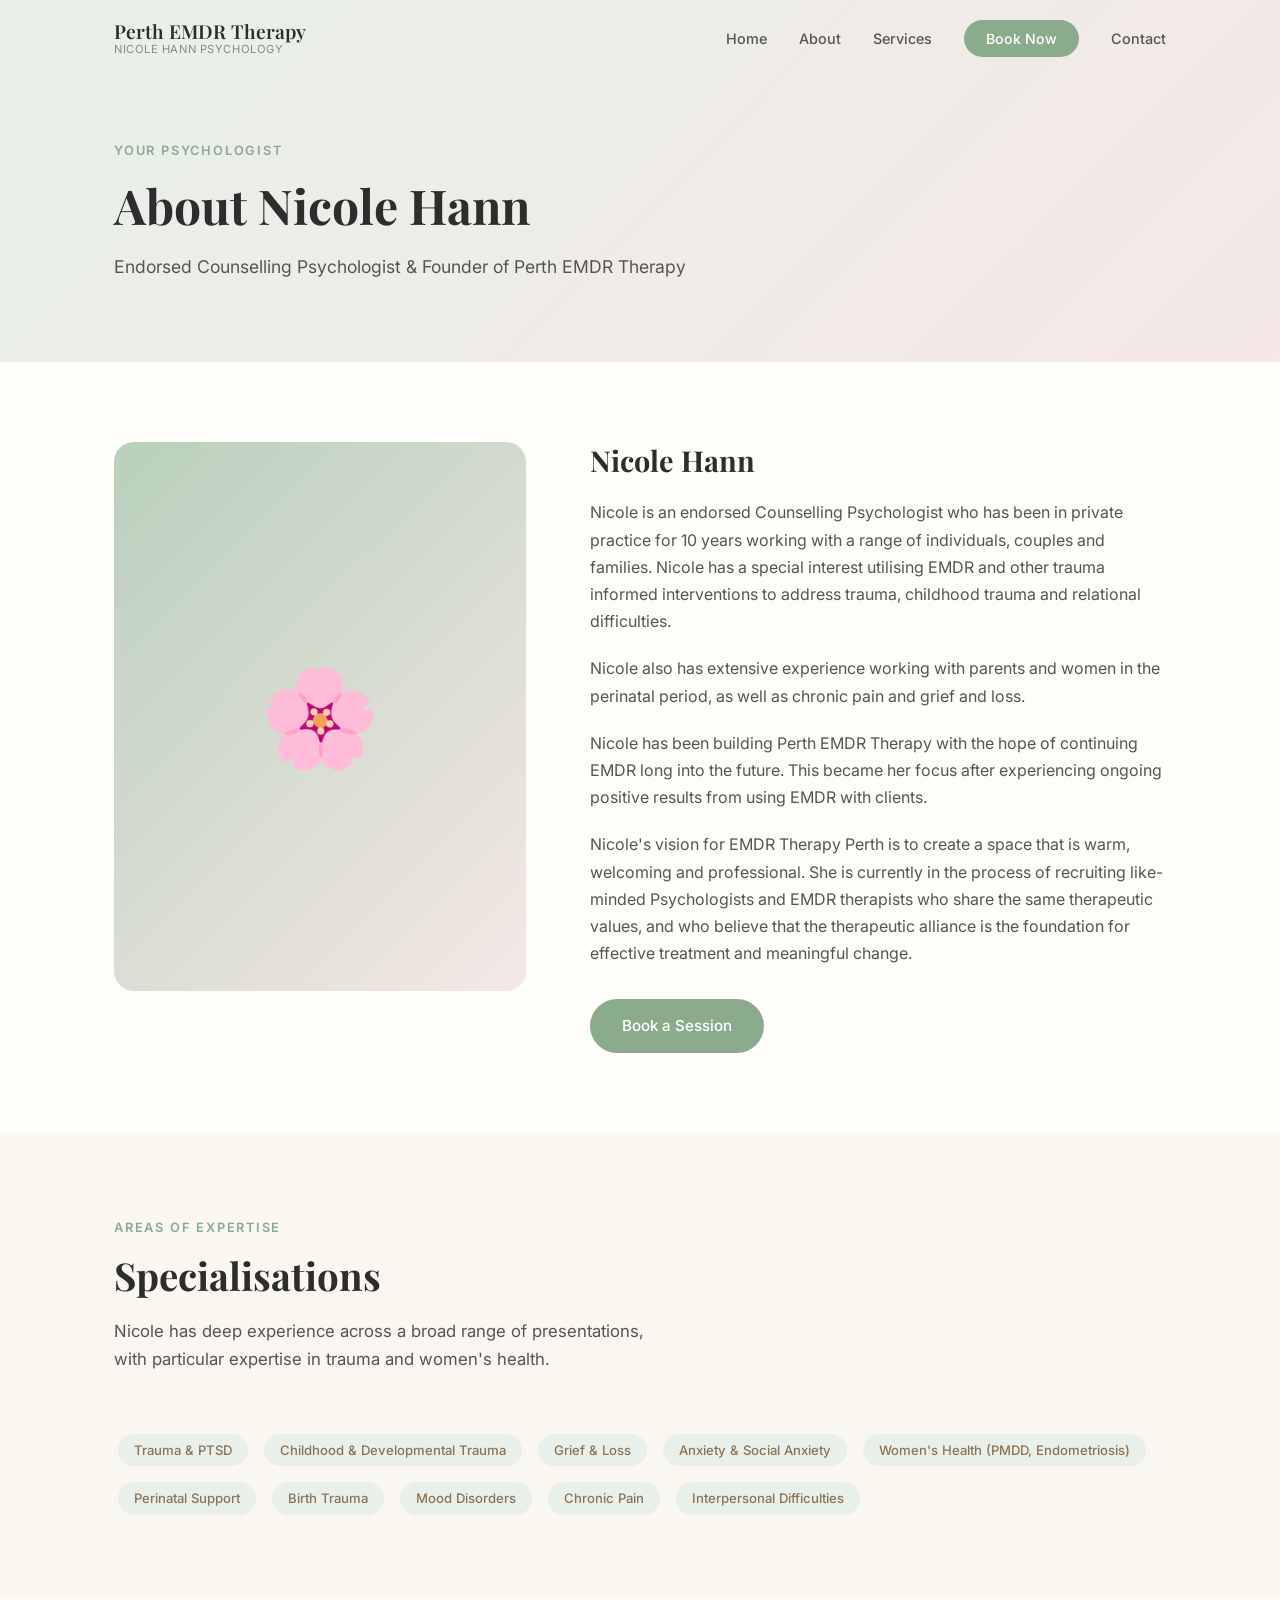
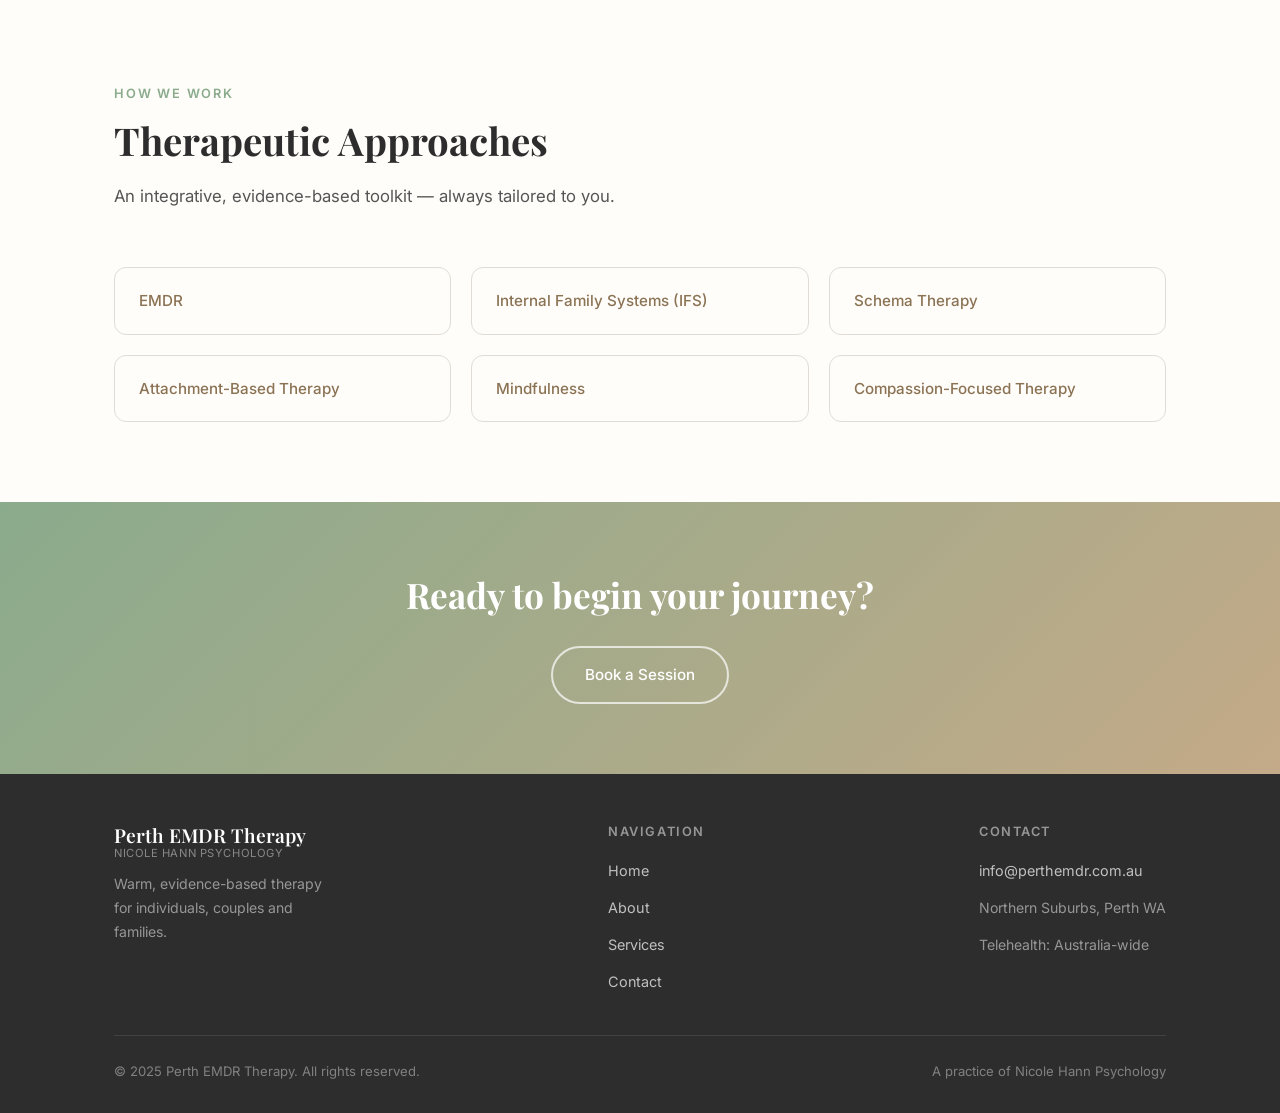
==== about.html @ 362a0a56 "feat: initial build — Perth EMDR Therapy site" ====
<!DOCTYPE html>
<html lang="en">
<head>
  <meta charset="UTF-8" />
  <meta name="viewport" content="width=device-width, initial-scale=1.0" />
  <title>About Nicole Hann — Perth EMDR Therapy</title>
  <meta name="description" content="Learn about Nicole Hann, endorsed Counselling Psychologist and founder of Perth EMDR Therapy. Specialist in EMDR and trauma-informed care." />
  <link rel="preconnect" href="https://fonts.googleapis.com" />
  <link rel="preconnect" href="https://fonts.gstatic.com" crossorigin />
  <link href="https://fonts.googleapis.com/css2?family=Playfair+Display:ital,wght@0,400;0,600;0,700;1,400&family=Inter:wght@300;400;500;600&display=swap" rel="stylesheet" />
  <link rel="stylesheet" href="css/style.css" />
</head>
<body>

<!-- ========== NAV ========== -->
<nav class="nav">
  <div class="container nav-inner">
    <a href="index.html" class="nav-logo">
      Perth EMDR Therapy
      <span>Nicole Hann Psychology</span>
    </a>
    <ul class="nav-links">
      <li><a href="index.html">Home</a></li>
      <li><a href="about.html">About</a></li>
      <li><a href="services.html">Services</a></li>
      <li><a href="contact.html" class="btn-nav">Book Now</a></li>
      <li><a href="contact.html">Contact</a></li>
    </ul>
    <button class="hamburger" aria-label="Menu">
      <span></span><span></span><span></span>
    </button>
  </div>
</nav>
<div class="mobile-menu">
  <a href="index.html">Home</a>
  <a href="about.html">About</a>
  <a href="services.html">Services</a>
  <a href="contact.html">Contact</a>
  <a href="contact.html" class="btn-mobile">Book Now</a>
</div>

<!-- ========== PAGE HERO ========== -->
<section class="page-hero">
  <div class="container">
    <span class="eyebrow" style="color:var(--sage);font-size:.8rem;font-weight:600;letter-spacing:.14em;text-transform:uppercase;display:block;margin-bottom:12px;">Your Psychologist</span>
    <h1>About Nicole Hann</h1>
    <p>Endorsed Counselling Psychologist &amp; Founder of Perth EMDR Therapy</p>
  </div>
</section>

<!-- ========== BIO ========== -->
<section class="section">
  <div class="container">
    <div class="bio-grid">
      <div class="bio-image-wrap reveal">🌸</div>
      <div class="bio-text reveal">
        <h2>Nicole Hann</h2>
        <p>Nicole is an endorsed Counselling Psychologist who has been in private practice for 10 years working with a range of individuals, couples and families. Nicole has a special interest utilising EMDR and other trauma informed interventions to address trauma, childhood trauma and relational difficulties.</p>
        <p>Nicole also has extensive experience working with parents and women in the perinatal period, as well as chronic pain and grief and loss.</p>
        <p>Nicole has been building Perth EMDR Therapy with the hope of continuing EMDR long into the future. This became her focus after experiencing ongoing positive results from using EMDR with clients.</p>
        <p>Nicole's vision for EMDR Therapy Perth is to create a space that is warm, welcoming and professional. She is currently in the process of recruiting like-minded Psychologists and EMDR therapists who share the same therapeutic values, and who believe that the therapeutic alliance is the foundation for effective treatment and meaningful change.</p>
        <a href="contact.html" class="btn btn-primary" style="margin-top:12px">Book a Session</a>
      </div>
    </div>
  </div>
</section>

<!-- ========== SPECIALISATIONS ========== -->
<section class="section specialisations">
  <div class="container">
    <div class="section-header reveal">
      <span class="eyebrow">Areas of Expertise</span>
      <h2>Specialisations</h2>
      <p>Nicole has deep experience across a broad range of presentations, with particular expertise in trauma and women's health.</p>
    </div>
    <div class="tags-list reveal">
      <span class="tag">Trauma &amp; PTSD</span>
      <span class="tag">Childhood &amp; Developmental Trauma</span>
      <span class="tag">Grief &amp; Loss</span>
      <span class="tag">Anxiety &amp; Social Anxiety</span>
      <span class="tag">Women's Health (PMDD, Endometriosis)</span>
      <span class="tag">Perinatal Support</span>
      <span class="tag">Birth Trauma</span>
      <span class="tag">Mood Disorders</span>
      <span class="tag">Chronic Pain</span>
      <span class="tag">Interpersonal Difficulties</span>
    </div>
  </div>
</section>

<!-- ========== THERAPEUTIC APPROACHES ========== -->
<section class="section">
  <div class="container">
    <div class="section-header reveal">
      <span class="eyebrow">How We Work</span>
      <h2>Therapeutic Approaches</h2>
      <p>An integrative, evidence-based toolkit — always tailored to you.</p>
    </div>
    <div class="approaches-grid reveal">
      <div class="approach-item">EMDR</div>
      <div class="approach-item">Internal Family Systems (IFS)</div>
      <div class="approach-item">Schema Therapy</div>
      <div class="approach-item">Attachment-Based Therapy</div>
      <div class="approach-item">Mindfulness</div>
      <div class="approach-item">Compassion-Focused Therapy</div>
    </div>
  </div>
</section>

<!-- ========== CTA BANNER ========== -->
<section class="cta-banner reveal">
  <div class="container">
    <h2>Ready to begin your journey?</h2>
    <a href="contact.html" class="btn btn-outline-white">Book a Session</a>
  </div>
</section>

<!-- ========== FOOTER ========== -->
<footer class="footer">
  <div class="container">
    <div class="footer-inner">
      <div class="footer-brand">
        <div class="nav-logo">Perth EMDR Therapy<span>Nicole Hann Psychology</span></div>
        <p>Warm, evidence-based therapy for individuals, couples and families.</p>
      </div>
      <div class="footer-links">
        <h4>Navigation</h4>
        <ul>
          <li><a href="index.html">Home</a></li>
          <li><a href="about.html">About</a></li>
          <li><a href="services.html">Services</a></li>
          <li><a href="contact.html">Contact</a></li>
        </ul>
      </div>
      <div class="footer-links">
        <h4>Contact</h4>
        <ul>
          <li><a href="mailto:info@perthemdr.com.au">info@perthemdr.com.au</a></li>
          <li><span style="color:rgba(255,255,255,0.5);font-size:.88rem">Northern Suburbs, Perth WA</span></li>
          <li><span style="color:rgba(255,255,255,0.5);font-size:.88rem">Telehealth: Australia-wide</span></li>
        </ul>
      </div>
    </div>
    <div class="footer-bottom">
      <span>© 2025 Perth EMDR Therapy. All rights reserved.</span>
      <span>A practice of Nicole Hann Psychology</span>
    </div>
  </div>
</footer>

<script src="js/main.js"></script>
</body>
</html>
---- css/style.css ----
/* ===================================
   Perth EMDR Therapy — Global Styles
   =================================== */

@import url('https://fonts.googleapis.com/css2?family=Playfair+Display:ital,wght@0,400;0,600;0,700;1,400&family=Inter:wght@300;400;500;600&display=swap');

/* --- Reset & Base --- */
*, *::before, *::after { box-sizing: border-box; margin: 0; padding: 0; }

:root {
  --sage: #8aab8c;
  --sage-light: #b8d0ba;
  --sage-pale: #e8f0e9;
  --cream: #faf6f0;
  --warm-white: #fffdf9;
  --rose: #d4a5a0;
  --rose-pale: #f5e8e6;
  --earth: #8b7355;
  --earth-light: #c4aa88;
  --text-dark: #2d2d2d;
  --text-mid: #555;
  --text-light: #888;
  --border: #e0dbd5;
  --shadow: rgba(0,0,0,0.08);
  --shadow-hover: rgba(0,0,0,0.14);
}

html { scroll-behavior: smooth; }

body {
  font-family: 'Inter', sans-serif;
  font-size: 16px;
  line-height: 1.7;
  color: var(--text-dark);
  background: var(--warm-white);
  opacity: 0;
  animation: fadeInPage 0.6s ease forwards;
}

@keyframes fadeInPage {
  to { opacity: 1; }
}

h1, h2, h3, h4 {
  font-family: 'Playfair Display', serif;
  line-height: 1.3;
  color: var(--text-dark);
}

a { text-decoration: none; color: inherit; }

img { max-width: 100%; display: block; }

/* --- Utilities --- */
.container {
  max-width: 1100px;
  margin: 0 auto;
  padding: 0 24px;
}

.section { padding: 80px 0; }
.section-sm { padding: 50px 0; }

.text-center { text-align: center; }
.text-sage { color: var(--sage); }
.text-earth { color: var(--earth); }

.tag {
  display: inline-block;
  background: var(--sage-pale);
  color: var(--earth);
  border-radius: 20px;
  padding: 5px 16px;
  font-size: 0.82rem;
  font-weight: 500;
  margin: 4px;
}

/* --- Scroll Reveal --- */
.reveal {
  opacity: 0;
  transform: translateY(28px);
  transition: opacity 0.65s ease, transform 0.65s ease;
}
.reveal.visible {
  opacity: 1;
  transform: translateY(0);
}

/* ===================================
   Navigation
   =================================== */
.nav {
  position: fixed;
  top: 0; left: 0; right: 0;
  z-index: 1000;
  padding: 20px 0;
  transition: background 0.35s ease, box-shadow 0.35s ease, padding 0.35s ease;
}
.nav.scrolled {
  background: rgba(255,253,249,0.97);
  box-shadow: 0 2px 20px var(--shadow);
  padding: 12px 0;
  backdrop-filter: blur(8px);
}

.nav-inner {
  display: flex;
  align-items: center;
  justify-content: space-between;
}

.nav-logo {
  font-family: 'Playfair Display', serif;
  font-size: 1.2rem;
  font-weight: 600;
  color: var(--text-dark);
  line-height: 1.2;
}
.nav-logo span {
  display: block;
  font-size: 0.7rem;
  font-family: 'Inter', sans-serif;
  font-weight: 400;
  color: var(--text-light);
  letter-spacing: 0.05em;
  text-transform: uppercase;
}

.nav-links {
  display: flex;
  align-items: center;
  gap: 32px;
  list-style: none;
}
.nav-links a {
  font-size: 0.9rem;
  font-weight: 500;
  color: var(--text-mid);
  transition: color 0.2s;
}
.nav-links a:hover { color: var(--sage); }

.btn-nav {
  background: var(--sage);
  color: #fff !important;
  padding: 10px 22px;
  border-radius: 30px;
  font-size: 0.88rem !important;
  font-weight: 500 !important;
  transition: background 0.2s, transform 0.15s !important;
}
.btn-nav:hover {
  background: var(--earth) !important;
  transform: translateY(-1px);
}

/* Hamburger */
.hamburger {
  display: none;
  flex-direction: column;
  gap: 5px;
  cursor: pointer;
  padding: 4px;
  background: none;
  border: none;
}
.hamburger span {
  display: block;
  width: 24px;
  height: 2px;
  background: var(--text-dark);
  border-radius: 2px;
  transition: transform 0.3s, opacity 0.3s;
}
.hamburger.open span:nth-child(1) { transform: translateY(7px) rotate(45deg); }
.hamburger.open span:nth-child(2) { opacity: 0; }
.hamburger.open span:nth-child(3) { transform: translateY(-7px) rotate(-45deg); }

.mobile-menu {
  display: none;
  position: fixed;
  top: 0; left: 0; right: 0; bottom: 0;
  background: var(--warm-white);
  z-index: 999;
  flex-direction: column;
  align-items: center;
  justify-content: center;
  gap: 40px;
}
.mobile-menu.open { display: flex; }
.mobile-menu a {
  font-family: 'Playfair Display', serif;
  font-size: 1.8rem;
  color: var(--text-dark);
  transition: color 0.2s;
}
.mobile-menu a:hover { color: var(--sage); }
.mobile-menu .btn-mobile {
  background: var(--sage);
  color: #fff;
  padding: 14px 40px;
  border-radius: 30px;
  font-family: 'Inter', sans-serif;
  font-size: 1rem;
  font-weight: 500;
}

/* ===================================
   Buttons
   =================================== */
.btn {
  display: inline-block;
  padding: 14px 32px;
  border-radius: 30px;
  font-size: 0.95rem;
  font-weight: 500;
  cursor: pointer;
  transition: transform 0.15s ease, box-shadow 0.15s ease, background 0.2s ease;
}
.btn:hover { transform: translateY(-2px); box-shadow: 0 6px 20px var(--shadow-hover); }

.btn-primary {
  background: var(--sage);
  color: #fff;
}
.btn-primary:hover { background: #7a9b7c; }

.btn-secondary {
  background: transparent;
  color: var(--sage);
  border: 2px solid var(--sage);
}
.btn-secondary:hover { background: var(--sage); color: #fff; }

.btn-outline-white {
  background: transparent;
  color: #fff;
  border: 2px solid rgba(255,255,255,0.7);
}
.btn-outline-white:hover { background: rgba(255,255,255,0.15); }

/* ===================================
   Hero
   =================================== */
.hero {
  position: relative;
  min-height: 100vh;
  display: flex;
  align-items: center;
  overflow: hidden;
}

.hero-gradient {
  position: absolute;
  inset: 0;
  background: linear-gradient(135deg, #c5d8c6, #f5ede3, #e8c8c4, #d4e3d5);
  background-size: 400% 400%;
  animation: gradientShift 20s ease infinite;
  z-index: 0;
}
@keyframes gradientShift {
  0% { background-position: 0% 50%; }
  50% { background-position: 100% 50%; }
  100% { background-position: 0% 50%; }
}

#hero-canvas {
  position: absolute;
  inset: 0;
  z-index: 1;
}

.hero-content {
  position: relative;
  z-index: 2;
  max-width: 680px;
  padding: 120px 24px 80px;
}

.hero-eyebrow {
  display: inline-block;
  background: rgba(255,255,255,0.5);
  color: var(--earth);
  font-size: 0.8rem;
  font-weight: 600;
  letter-spacing: 0.12em;
  text-transform: uppercase;
  padding: 6px 16px;
  border-radius: 20px;
  margin-bottom: 24px;
}

.hero h1 {
  font-size: clamp(2rem, 5vw, 3.2rem);
  font-weight: 700;
  color: var(--text-dark);
  margin-bottom: 20px;
}

.hero p {
  font-size: 1.1rem;
  color: var(--text-mid);
  margin-bottom: 36px;
  max-width: 520px;
}

.hero-buttons { display: flex; gap: 16px; flex-wrap: wrap; }

/* ===================================
   Section Headers
   =================================== */
.section-header {
  margin-bottom: 56px;
}
.section-header .eyebrow {
  display: inline-block;
  color: var(--sage);
  font-size: 0.8rem;
  font-weight: 600;
  letter-spacing: 0.14em;
  text-transform: uppercase;
  margin-bottom: 12px;
}
.section-header h2 {
  font-size: clamp(1.6rem, 3.5vw, 2.4rem);
  margin-bottom: 16px;
}
.section-header p {
  font-size: 1.05rem;
  color: var(--text-mid);
  max-width: 560px;
}
.section-header.centered { text-align: center; }
.section-header.centered p { margin: 0 auto; }

/* ===================================
   Cards
   =================================== */
.cards-grid {
  display: grid;
  gap: 28px;
}
.cards-grid-3 { grid-template-columns: repeat(3, 1fr); }
.cards-grid-2 { grid-template-columns: repeat(2, 1fr); }

.card {
  background: var(--warm-white);
  border: 1px solid var(--border);
  border-radius: 16px;
  padding: 36px 32px;
  transition: transform 0.25s ease, box-shadow 0.25s ease;
}
.card:hover {
  transform: translateY(-6px);
  box-shadow: 0 16px 40px var(--shadow-hover);
}

.card-icon {
  width: 48px;
  height: 48px;
  background: var(--sage-pale);
  border-radius: 12px;
  display: flex;
  align-items: center;
  justify-content: center;
  margin-bottom: 20px;
  font-size: 1.4rem;
}

.card h3 {
  font-size: 1.2rem;
  margin-bottom: 8px;
}

.card .price {
  font-size: 1rem;
  font-weight: 600;
  color: var(--sage);
  margin-bottom: 10px;
}

.card p {
  font-size: 0.93rem;
  color: var(--text-mid);
  margin-bottom: 24px;
}

.card .btn {
  font-size: 0.88rem;
  padding: 10px 24px;
}

/* ===================================
   Why EMDR (Feature Columns)
   =================================== */
.features {
  background: var(--sage-pale);
}

.features-grid {
  display: grid;
  grid-template-columns: repeat(3, 1fr);
  gap: 40px;
}

.feature {
  text-align: center;
}

.feature-icon {
  width: 64px;
  height: 64px;
  background: var(--sage-light);
  border-radius: 50%;
  display: flex;
  align-items: center;
  justify-content: center;
  font-size: 1.6rem;
  margin: 0 auto 20px;
}

.feature h3 {
  font-size: 1.15rem;
  margin-bottom: 10px;
}

.feature p {
  font-size: 0.93rem;
  color: var(--text-mid);
}

/* ===================================
   About Teaser
   =================================== */
.about-teaser {
  display: grid;
  grid-template-columns: 1fr 1fr;
  gap: 64px;
  align-items: center;
}

.about-teaser-image {
  border-radius: 20px;
  overflow: hidden;
  background: linear-gradient(135deg, var(--sage-pale), var(--rose-pale));
  aspect-ratio: 4/5;
  display: flex;
  align-items: center;
  justify-content: center;
  font-size: 5rem;
}

.about-teaser-text .eyebrow {
  color: var(--sage);
  font-size: 0.8rem;
  font-weight: 600;
  letter-spacing: 0.14em;
  text-transform: uppercase;
  display: block;
  margin-bottom: 12px;
}

.about-teaser-text h2 {
  font-size: clamp(1.6rem, 3vw, 2.2rem);
  margin-bottom: 20px;
}

.about-teaser-text p {
  color: var(--text-mid);
  margin-bottom: 28px;
  font-size: 1rem;
}

.read-more {
  color: var(--sage);
  font-weight: 600;
  font-size: 0.95rem;
  display: inline-flex;
  align-items: center;
  gap: 6px;
  transition: gap 0.2s;
}
.read-more:hover { gap: 10px; }

/* ===================================
   CTA Banner
   =================================== */
.cta-banner {
  background: linear-gradient(135deg, var(--sage), var(--earth-light));
  padding: 70px 0;
  text-align: center;
  color: #fff;
}
.cta-banner h2 {
  color: #fff;
  font-size: clamp(1.6rem, 3vw, 2.2rem);
  margin-bottom: 28px;
}

/* ===================================
   About Page
   =================================== */
.page-hero {
  padding: 140px 0 80px;
  background: linear-gradient(135deg, var(--sage-pale) 0%, var(--rose-pale) 100%);
}
.page-hero h1 {
  font-size: clamp(2rem, 4vw, 3rem);
  margin-bottom: 16px;
}
.page-hero p {
  font-size: 1.1rem;
  color: var(--text-mid);
  max-width: 600px;
}

.bio-grid {
  display: grid;
  grid-template-columns: 5fr 7fr;
  gap: 64px;
  align-items: start;
}

.bio-image-wrap {
  border-radius: 20px;
  overflow: hidden;
  background: linear-gradient(135deg, var(--sage-light), var(--rose-pale));
  aspect-ratio: 3/4;
  display: flex;
  align-items: center;
  justify-content: center;
  font-size: 6rem;
  position: sticky;
  top: 100px;
}

.bio-text h2 {
  font-size: 1.8rem;
  margin-bottom: 20px;
}
.bio-text p {
  color: var(--text-mid);
  margin-bottom: 20px;
}

.specialisations {
  background: var(--cream);
}

.tags-list { display: flex; flex-wrap: wrap; gap: 8px; margin-top: 16px; }

.approaches-grid {
  display: grid;
  grid-template-columns: repeat(3, 1fr);
  gap: 20px;
}

.approach-item {
  background: var(--warm-white);
  border: 1px solid var(--border);
  border-radius: 12px;
  padding: 20px 24px;
  font-weight: 500;
  color: var(--earth);
  font-size: 0.95rem;
  transition: background 0.2s, transform 0.2s;
}
.approach-item:hover {
  background: var(--sage-pale);
  transform: translateY(-3px);
}

/* ===================================
   Services Page
   =================================== */
.service-cards {
  display: grid;
  grid-template-columns: 1fr 1fr;
  gap: 32px;
  margin-bottom: 64px;
}

.service-card {
  background: var(--warm-white);
  border: 1px solid var(--border);
  border-radius: 20px;
  padding: 44px 40px;
  transition: transform 0.25s ease, box-shadow 0.25s ease;
}
.service-card:hover {
  transform: translateY(-6px);
  box-shadow: 0 20px 50px var(--shadow-hover);
}
.service-card.featured {
  border-color: var(--sage-light);
  background: linear-gradient(135deg, var(--sage-pale), var(--warm-white));
}

.service-card .icon {
  font-size: 2.4rem;
  margin-bottom: 20px;
}
.service-card h3 {
  font-size: 1.4rem;
  margin-bottom: 8px;
}
.service-card .price {
  font-size: 1.1rem;
  font-weight: 600;
  color: var(--sage);
  margin-bottom: 16px;
}
.service-card p {
  color: var(--text-mid);
  margin-bottom: 10px;
  font-size: 0.95rem;
}
.service-card .note {
  font-size: 0.85rem;
  color: var(--text-light);
  font-style: italic;
  margin-bottom: 28px;
}
.service-card .btn { margin-top: 8px; }

.what-is-emdr {
  background: var(--cream);
}
.what-is-emdr .inner {
  max-width: 780px;
  margin: 0 auto;
  text-align: center;
}
.what-is-emdr blockquote {
  font-family: 'Playfair Display', serif;
  font-size: 1.2rem;
  font-style: italic;
  color: var(--text-mid);
  line-height: 1.8;
  border-left: 4px solid var(--sage);
  padding-left: 28px;
  text-align: left;
  margin: 32px 0;
}

.who-benefits { }
.benefits-list {
  display: flex;
  flex-wrap: wrap;
  gap: 10px;
  margin-top: 24px;
}
.benefit-item {
  background: var(--rose-pale);
  color: var(--text-dark);
  border-radius: 20px;
  padding: 8px 20px;
  font-size: 0.9rem;
  font-weight: 500;
  transition: background 0.2s;
}
.benefit-item:hover { background: var(--rose); color: #fff; }

/* ===================================
   Contact Page
   =================================== */
.contact-grid {
  display: grid;
  grid-template-columns: 3fr 2fr;
  gap: 64px;
  align-items: start;
}

.contact-form {
  background: var(--warm-white);
  border: 1px solid var(--border);
  border-radius: 20px;
  padding: 44px 40px;
}

.form-group {
  margin-bottom: 24px;
}
.form-group label {
  display: block;
  font-size: 0.88rem;
  font-weight: 500;
  color: var(--text-mid);
  margin-bottom: 8px;
  text-transform: uppercase;
  letter-spacing: 0.06em;
}
.form-group input,
.form-group textarea {
  width: 100%;
  padding: 14px 18px;
  border: 2px solid var(--border);
  border-radius: 10px;
  font-family: 'Inter', sans-serif;
  font-size: 0.95rem;
  color: var(--text-dark);
  background: var(--warm-white);
  transition: border-color 0.3s ease, box-shadow 0.3s ease;
  outline: none;
}
.form-group input:focus,
.form-group textarea:focus {
  border-color: var(--sage);
  box-shadow: 0 0 0 4px rgba(138,171,140,0.15);
}
.form-group textarea {
  height: 130px;
  resize: vertical;
}

.form-submit {
  width: 100%;
  border: none;
  cursor: pointer;
  font-family: 'Inter', sans-serif;
  font-size: 1rem;
}

.form-success {
  display: none;
  background: var(--sage-pale);
  border: 1px solid var(--sage-light);
  border-radius: 12px;
  padding: 20px 24px;
  text-align: center;
  margin-top: 20px;
  color: var(--earth);
  font-weight: 500;
}
.form-success.show { display: block; }

.contact-sidebar h3 {
  font-size: 1.2rem;
  margin-bottom: 24px;
}

.info-item {
  display: flex;
  gap: 14px;
  align-items: flex-start;
  margin-bottom: 24px;
}
.info-icon {
  width: 40px;
  height: 40px;
  background: var(--sage-pale);
  border-radius: 10px;
  display: flex;
  align-items: center;
  justify-content: center;
  font-size: 1.1rem;
  flex-shrink: 0;
}
.info-item h4 { font-size: 0.9rem; margin-bottom: 4px; }
.info-item p { font-size: 0.88rem; color: var(--text-mid); }

.availability-badge {
  background: linear-gradient(135deg, var(--sage), var(--earth-light));
  color: #fff;
  border-radius: 16px;
  padding: 24px;
  margin-top: 32px;
  text-align: center;
}
.availability-badge .badge-dot {
  width: 10px;
  height: 10px;
  background: #8effa0;
  border-radius: 50%;
  display: inline-block;
  margin-right: 8px;
  animation: pulse 2s ease infinite;
}
@keyframes pulse {
  0%, 100% { transform: scale(1); opacity: 1; }
  50% { transform: scale(1.3); opacity: 0.7; }
}
.availability-badge p { color: rgba(255,255,255,0.85); font-size: 0.9rem; margin-top: 8px; }

/* ===================================
   Footer
   =================================== */
.footer {
  background: #2d2d2d;
  color: rgba(255,255,255,0.75);
  padding: 50px 0 30px;
}
.footer-inner {
  display: flex;
  justify-content: space-between;
  align-items: flex-start;
  gap: 40px;
  margin-bottom: 40px;
}
.footer-brand .nav-logo { color: #fff; }
.footer-brand p {
  margin-top: 12px;
  font-size: 0.88rem;
  color: rgba(255,255,255,0.5);
  max-width: 220px;
}
.footer-links h4 {
  font-family: 'Inter', sans-serif;
  font-size: 0.8rem;
  font-weight: 600;
  letter-spacing: 0.12em;
  text-transform: uppercase;
  color: rgba(255,255,255,0.5);
  margin-bottom: 16px;
}
.footer-links ul { list-style: none; display: flex; flex-direction: column; gap: 10px; }
.footer-links a {
  font-size: 0.9rem;
  color: rgba(255,255,255,0.7);
  transition: color 0.2s;
}
.footer-links a:hover { color: var(--sage-light); }
.footer-bottom {
  border-top: 1px solid rgba(255,255,255,0.1);
  padding-top: 24px;
  display: flex;
  justify-content: space-between;
  align-items: center;
  font-size: 0.82rem;
  color: rgba(255,255,255,0.4);
}

/* ===================================
   Responsive
   =================================== */
@media (max-width: 900px) {
  .cards-grid-3 { grid-template-columns: 1fr 1fr; }
  .features-grid { grid-template-columns: 1fr 1fr; gap: 28px; }
  .about-teaser { grid-template-columns: 1fr; gap: 40px; }
  .bio-grid { grid-template-columns: 1fr; }
  .bio-image-wrap { position: static; aspect-ratio: 16/9; font-size: 4rem; }
  .service-cards { grid-template-columns: 1fr; }
  .contact-grid { grid-template-columns: 1fr; }
  .approaches-grid { grid-template-columns: 1fr 1fr; }
  .footer-inner { flex-direction: column; }
  .footer-bottom { flex-direction: column; gap: 8px; text-align: center; }
}

@media (max-width: 640px) {
  .nav-links { display: none; }
  .hamburger { display: flex; }
  .cards-grid-3 { grid-template-columns: 1fr; }
  .features-grid { grid-template-columns: 1fr; }
  .hero-buttons { flex-direction: column; }
  .cards-grid-2 { grid-template-columns: 1fr; }
  .approaches-grid { grid-template-columns: 1fr; }
  .section { padding: 56px 0; }
  .contact-form { padding: 28px 20px; }
}
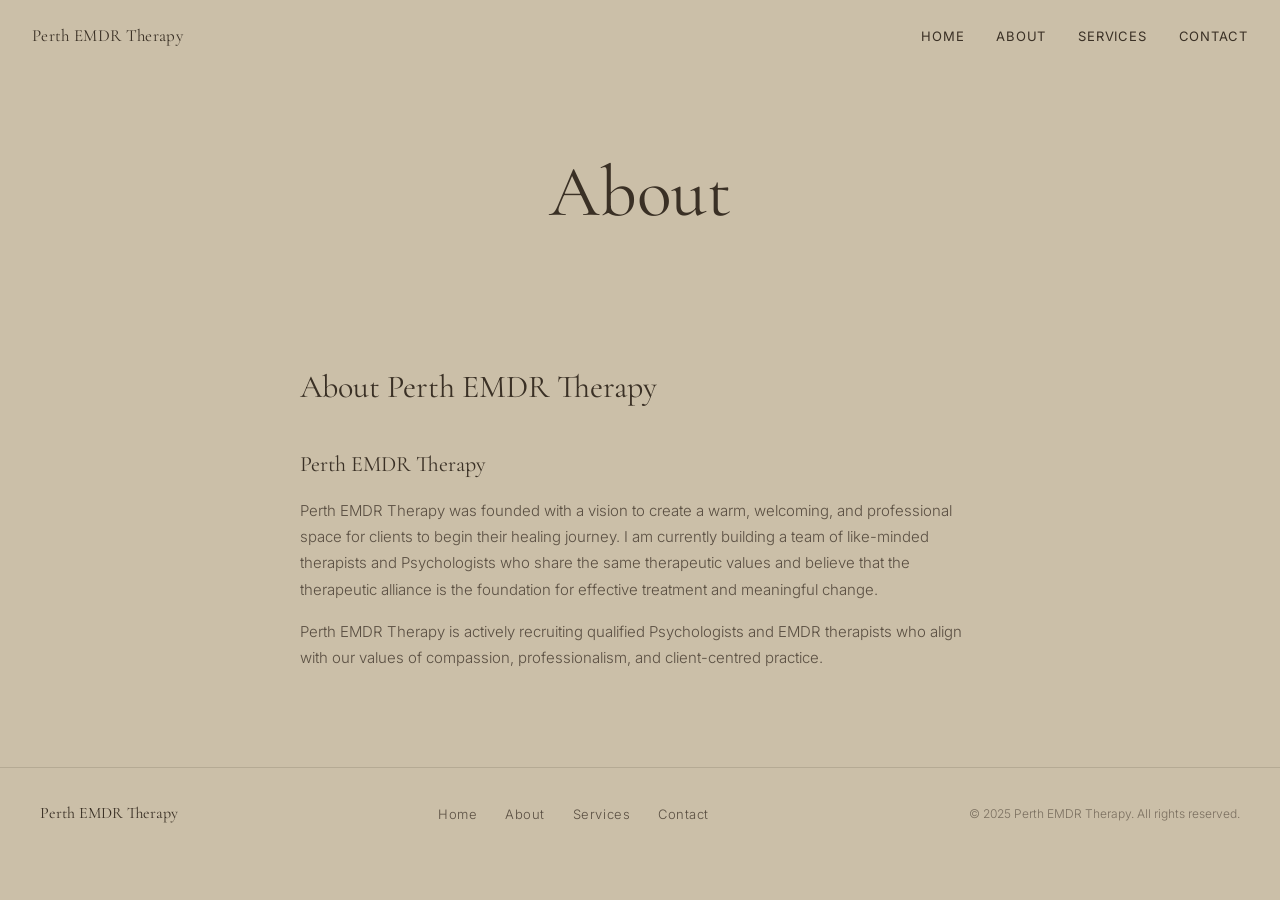
==== commit 0ec9bca3: "About page: heading 'About Perth EMDR Therapy'; remove My Background, Therapeutic Approach, Focus Ar" ====
--- a/about.html
+++ b/about.html
@@ -1,153 +1,69 @@
 <!DOCTYPE html>
 <html lang="en">
 <head>
-  <meta charset="UTF-8" />
-  <meta name="viewport" content="width=device-width, initial-scale=1.0" />
-  <title>About Nicole Hann — Perth EMDR Therapy</title>
-  <meta name="description" content="Learn about Nicole Hann, endorsed Counselling Psychologist and founder of Perth EMDR Therapy. Specialist in EMDR and trauma-informed care." />
-  <link rel="preconnect" href="https://fonts.googleapis.com" />
-  <link rel="preconnect" href="https://fonts.gstatic.com" crossorigin />
-  <link href="https://fonts.googleapis.com/css2?family=Playfair+Display:ital,wght@0,400;0,600;0,700;1,400&family=Inter:wght@300;400;500;600&display=swap" rel="stylesheet" />
-  <link rel="stylesheet" href="css/style.css" />
+  <meta charset="UTF-8">
+  <meta name="viewport" content="width=device-width, initial-scale=1.0">
+  <title>About | Perth EMDR Therapy</title>
+  <link rel="preconnect" href="https://fonts.googleapis.com">
+  <link rel="preconnect" href="https://fonts.gstatic.com" crossorigin>
+  <link href="https://fonts.googleapis.com/css2?family=Cormorant+Garamond:ital,wght@0,300;0,400;0,500;1,300;1,400&family=Inter:wght@300;400;500&display=swap" rel="stylesheet">
+  <link rel="stylesheet" href="css/style.css">
 </head>
 <body>
 
-<!-- ========== NAV ========== -->
-<nav class="nav">
-  <div class="container nav-inner">
-    <a href="index.html" class="nav-logo">
-      Perth EMDR Therapy
-      <span>Nicole Hann Psychology</span>
-    </a>
-    <ul class="nav-links">
-      <li><a href="index.html">Home</a></li>
-      <li><a href="about.html">About</a></li>
-      <li><a href="services.html">Services</a></li>
-      <li><a href="contact.html" class="btn-nav">Book Now</a></li>
-      <li><a href="contact.html">Contact</a></li>
-    </ul>
-    <button class="hamburger" aria-label="Menu">
-      <span></span><span></span><span></span>
+  <!-- NAV -->
+  <nav class="nav">
+    <a href="index.html" class="nav-logo">Perth EMDR Therapy</a>
+    <div class="nav-desktop">
+      <a href="index.html">Home</a>
+      <a href="about.html">About</a>
+      <a href="services.html">Services</a>
+      <a href="contact.html">Contact</a>
+    </div>
+    <button class="nav-hamburger" id="hamburger" aria-label="Menu">
+      <span></span>
+      <span></span>
+      <span></span>
     </button>
-  </div>
-</nav>
-<div class="mobile-menu">
-  <a href="index.html">Home</a>
-  <a href="about.html">About</a>
-  <a href="services.html">Services</a>
-  <a href="contact.html">Contact</a>
-  <a href="contact.html" class="btn-mobile">Book Now</a>
-</div>
+    <div class="nav-menu" id="nav-menu">
+      <a href="index.html">Home</a>
+      <a href="about.html">About</a>
+      <a href="services.html">Services</a>
+      <a href="contact.html">Contact</a>
+    </div>
+  </nav>
 
-<!-- ========== PAGE HERO ========== -->
-<section class="page-hero">
-  <div class="container">
-    <span class="eyebrow" style="color:var(--sage);font-size:.8rem;font-weight:600;letter-spacing:.14em;text-transform:uppercase;display:block;margin-bottom:12px;">Your Psychologist</span>
-    <h1>About Nicole Hann</h1>
-    <p>Endorsed Counselling Psychologist &amp; Founder of Perth EMDR Therapy</p>
-  </div>
-</section>
+  <!-- PAGE HERO -->
+  <section class="page-hero">
+    <h1>About</h1>
+  </section>
 
-<!-- ========== BIO ========== -->
-<section class="section">
-  <div class="container">
-    <div class="bio-grid">
-      <div class="bio-image-wrap reveal">🌸</div>
-      <div class="bio-text reveal">
-        <h2>Nicole Hann</h2>
-        <p>Nicole is an endorsed Counselling Psychologist who has been in private practice for 10 years working with a range of individuals, couples and families. Nicole has a special interest utilising EMDR and other trauma informed interventions to address trauma, childhood trauma and relational difficulties.</p>
-        <p>Nicole also has extensive experience working with parents and women in the perinatal period, as well as chronic pain and grief and loss.</p>
-        <p>Nicole has been building Perth EMDR Therapy with the hope of continuing EMDR long into the future. This became her focus after experiencing ongoing positive results from using EMDR with clients.</p>
-        <p>Nicole's vision for EMDR Therapy Perth is to create a space that is warm, welcoming and professional. She is currently in the process of recruiting like-minded Psychologists and EMDR therapists who share the same therapeutic values, and who believe that the therapeutic alliance is the foundation for effective treatment and meaningful change.</p>
-        <a href="contact.html" class="btn btn-primary" style="margin-top:12px">Book a Session</a>
-      </div>
+  <!-- CONTENT -->
+  <section class="page-content">
+    <div class="content-wrapper">
+      <h2>About Perth EMDR Therapy</h2>
+
+      <h3>Perth EMDR Therapy</h3>
+      <p>Perth EMDR Therapy was founded with a vision to create a warm, welcoming, and professional space for clients to begin their healing journey. I am currently building a team of like-minded therapists and Psychologists who share the same therapeutic values and believe that the therapeutic alliance is the foundation for effective treatment and meaningful change.</p>
+
+      <p>Perth EMDR Therapy is actively recruiting qualified Psychologists and EMDR therapists who align with our values of compassion, professionalism, and client-centred practice.</p>
     </div>
-  </div>
-</section>
+  </section>
 
-<!-- ========== SPECIALISATIONS ========== -->
-<section class="section specialisations">
-  <div class="container">
-    <div class="section-header reveal">
-      <span class="eyebrow">Areas of Expertise</span>
-      <h2>Specialisations</h2>
-      <p>Nicole has deep experience across a broad range of presentations, with particular expertise in trauma and women's health.</p>
+  <!-- FOOTER -->
+  <footer class="footer">
+    <div class="footer-inner">
+      <span class="footer-logo">Perth EMDR Therapy</span>
+      <nav class="footer-nav">
+        <a href="index.html">Home</a>
+        <a href="about.html">About</a>
+        <a href="services.html">Services</a>
+        <a href="contact.html">Contact</a>
+      </nav>
+      <span class="footer-copy">© 2025 Perth EMDR Therapy. All rights reserved.</span>
     </div>
-    <div class="tags-list reveal">
-      <span class="tag">Trauma &amp; PTSD</span>
-      <span class="tag">Childhood &amp; Developmental Trauma</span>
-      <span class="tag">Grief &amp; Loss</span>
-      <span class="tag">Anxiety &amp; Social Anxiety</span>
-      <span class="tag">Women's Health (PMDD, Endometriosis)</span>
-      <span class="tag">Perinatal Support</span>
-      <span class="tag">Birth Trauma</span>
-      <span class="tag">Mood Disorders</span>
-      <span class="tag">Chronic Pain</span>
-      <span class="tag">Interpersonal Difficulties</span>
-    </div>
-  </div>
-</section>
+  </footer>
 
-<!-- ========== THERAPEUTIC APPROACHES ========== -->
-<section class="section">
-  <div class="container">
-    <div class="section-header reveal">
-      <span class="eyebrow">How We Work</span>
-      <h2>Therapeutic Approaches</h2>
-      <p>An integrative, evidence-based toolkit — always tailored to you.</p>
-    </div>
-    <div class="approaches-grid reveal">
-      <div class="approach-item">EMDR</div>
-      <div class="approach-item">Internal Family Systems (IFS)</div>
-      <div class="approach-item">Schema Therapy</div>
-      <div class="approach-item">Attachment-Based Therapy</div>
-      <div class="approach-item">Mindfulness</div>
-      <div class="approach-item">Compassion-Focused Therapy</div>
-    </div>
-  </div>
-</section>
-
-<!-- ========== CTA BANNER ========== -->
-<section class="cta-banner reveal">
-  <div class="container">
-    <h2>Ready to begin your journey?</h2>
-    <a href="contact.html" class="btn btn-outline-white">Book a Session</a>
-  </div>
-</section>
-
-<!-- ========== FOOTER ========== -->
-<footer class="footer">
-  <div class="container">
-    <div class="footer-inner">
-      <div class="footer-brand">
-        <div class="nav-logo">Perth EMDR Therapy<span>Nicole Hann Psychology</span></div>
-        <p>Warm, evidence-based therapy for individuals, couples and families.</p>
-      </div>
-      <div class="footer-links">
-        <h4>Navigation</h4>
-        <ul>
-          <li><a href="index.html">Home</a></li>
-          <li><a href="about.html">About</a></li>
-          <li><a href="services.html">Services</a></li>
-          <li><a href="contact.html">Contact</a></li>
-        </ul>
-      </div>
-      <div class="footer-links">
-        <h4>Contact</h4>
-        <ul>
-          <li><a href="mailto:info@perthemdr.com.au">info@perthemdr.com.au</a></li>
-          <li><span style="color:rgba(255,255,255,0.5);font-size:.88rem">Northern Suburbs, Perth WA</span></li>
-          <li><span style="color:rgba(255,255,255,0.5);font-size:.88rem">Telehealth: Australia-wide</span></li>
-        </ul>
-      </div>
-    </div>
-    <div class="footer-bottom">
-      <span>© 2025 Perth EMDR Therapy. All rights reserved.</span>
-      <span>A practice of Nicole Hann Psychology</span>
-    </div>
-  </div>
-</footer>
-
-<script src="js/main.js"></script>
+  <script src="js/main.js"></script>
 </body>
 </html>
--- a/css/style.css
+++ b/css/style.css
@@ -1,860 +1,588 @@
-/* ===================================
-   Perth EMDR Therapy — Global Styles
-   =================================== */
-
-@import url('https://fonts.googleapis.com/css2?family=Playfair+Display:ital,wght@0,400;0,600;0,700;1,400&family=Inter:wght@300;400;500;600&display=swap');
-
-/* --- Reset & Base --- */
+/* =========================================
+   PERTH EMDR THERAPY — Matching Squarespace
+   ========================================= */
+
 *, *::before, *::after { box-sizing: border-box; margin: 0; padding: 0; }
 
 :root {
-  --sage: #8aab8c;
-  --sage-light: #b8d0ba;
-  --sage-pale: #e8f0e9;
-  --cream: #faf6f0;
-  --warm-white: #fffdf9;
-  --rose: #d4a5a0;
-  --rose-pale: #f5e8e6;
-  --earth: #8b7355;
-  --earth-light: #c4aa88;
-  --text-dark: #2d2d2d;
-  --text-mid: #555;
-  --text-light: #888;
-  --border: #e0dbd5;
-  --shadow: rgba(0,0,0,0.08);
-  --shadow-hover: rgba(0,0,0,0.14);
+  --bg:       #cbbfa8;   /* warm sandy taupe — matches Squarespace exactly */
+  --bg-light: #d9ccb8;   /* slightly lighter for services */
+  --bg-book:  #b8a88e;   /* darker for booking section */
+  --text:     #3a3025;   /* dark warm brown */
+  --text-mid: #5a4f42;
+  --serif:    'Cormorant Garamond', Georgia, serif;
+  --sans:     'Inter', Helvetica Neue, sans-serif;
 }
 
 html { scroll-behavior: smooth; }
 
 body {
-  font-family: 'Inter', sans-serif;
+  background: var(--bg);
+  color: var(--text);
+  font-family: var(--sans);
+  font-weight: 300;
   font-size: 16px;
   line-height: 1.7;
-  color: var(--text-dark);
-  background: var(--warm-white);
-  opacity: 0;
-  animation: fadeInPage 0.6s ease forwards;
-}
-
-@keyframes fadeInPage {
-  to { opacity: 1; }
-}
-
-h1, h2, h3, h4 {
-  font-family: 'Playfair Display', serif;
-  line-height: 1.3;
-  color: var(--text-dark);
-}
-
-a { text-decoration: none; color: inherit; }
-
-img { max-width: 100%; display: block; }
-
-/* --- Utilities --- */
-.container {
-  max-width: 1100px;
+}
+
+/* ---- NAV ---- */
+.nav {
+  display: flex;
+  align-items: center;
+  justify-content: space-between;
+  padding: 22px 32px;
+  background: var(--bg);
+  position: relative;
+  z-index: 100;
+}
+
+.nav-logo {
+  font-family: var(--serif);
+  font-size: 17px;
+  font-weight: 400;
+  color: var(--text);
+  text-decoration: none;
+  letter-spacing: 0.02em;
+}
+
+.nav-desktop {
+  display: flex;
+  gap: 32px;
+}
+
+.nav-desktop a {
+  font-family: var(--sans);
+  font-size: 13px;
+  font-weight: 400;
+  color: var(--text);
+  text-decoration: none;
+  letter-spacing: 0.06em;
+  text-transform: uppercase;
+  transition: opacity 0.2s;
+}
+
+.nav-desktop a:hover { opacity: 0.6; }
+
+.nav-hamburger {
+  display: none;
+  flex-direction: column;
+  gap: 5px;
+  background: none;
+  border: none;
+  cursor: pointer;
+  padding: 4px;
+}
+
+.nav-hamburger span {
+  display: block;
+  width: 24px;
+  height: 1.5px;
+  background: var(--text);
+  transition: all 0.3s ease;
+}
+
+.nav-hamburger.open span:nth-child(1) { transform: translateY(6.5px) rotate(45deg); }
+.nav-hamburger.open span:nth-child(2) { opacity: 0; }
+.nav-hamburger.open span:nth-child(3) { transform: translateY(-6.5px) rotate(-45deg); }
+
+.nav-menu {
+  display: none;
+  position: absolute;
+  top: 100%;
+  left: 0; right: 0;
+  background: var(--bg);
+  padding: 20px 32px 28px;
+  flex-direction: column;
+  gap: 4px;
+  border-top: 1px solid rgba(58,48,37,0.15);
+  z-index: 99;
+}
+
+.nav-menu.open { display: flex; }
+
+.nav-menu a {
+  font-family: var(--sans);
+  font-size: 14px;
+  font-weight: 400;
+  color: var(--text);
+  text-decoration: none;
+  letter-spacing: 0.06em;
+  text-transform: uppercase;
+  padding: 10px 0;
+  border-bottom: 1px solid rgba(58,48,37,0.1);
+}
+
+.nav-menu a:last-child { border-bottom: none; }
+.nav-menu a:hover { opacity: 0.6; }
+
+/* ---- HERO ---- */
+.hero {
+  display: grid;
+  grid-template-columns: 1fr 1fr;
+  min-height: 480px;
+  background: var(--bg);
+}
+
+.hero-image {
+  overflow: hidden;
+  display: grid;
+  grid-template-rows: 1fr 1.25fr;
+  gap: 6px;
+  height: 620px;
+}
+
+.hero-image img {
+  min-height: 0;
+}
+
+.hero-image img {
+  width: 100%;
+  height: 100%;
+  object-fit: cover;
+  object-position: center;
+  display: block;
+}
+
+/* Waiting room photo: show the artwork on the back wall */
+.hero-image img.hero-waiting {
+  object-position: center top;
+}
+
+.hero-text {
+  display: flex;
+  flex-direction: column;
+  justify-content: center;
+  padding: 60px 56px 60px 48px;
+  background: var(--bg);
+}
+
+.hero-text h1 {
+  font-family: var(--serif);
+  font-size: clamp(32px, 4vw, 52px);
+  font-weight: 400;
+  line-height: 1.2;
+  color: var(--text);
+  margin-bottom: 24px;
+}
+
+.hero-text p {
+  font-size: 15px;
+  font-weight: 300;
+  color: var(--text-mid);
+  line-height: 1.75;
+  max-width: 420px;
+}
+
+.hero-text p + p {
+  margin-top: 16px;
+}
+
+/* ---- SERVICES ---- */
+.services-section {
+  background: var(--bg-light);
+  padding: 64px 40px;
+}
+
+.services-heading {
+  font-family: var(--serif);
+  font-size: 28px;
+  font-weight: 400;
+  color: var(--text);
+  margin-bottom: 40px;
+  letter-spacing: 0.01em;
+}
+
+.services-grid {
+  display: grid;
+  grid-template-columns: repeat(3, 1fr);
+  gap: 32px;
+}
+
+.service-card a {
+  display: block;
+  text-decoration: none;
+  color: inherit;
+}
+
+.service-card-img {
+  width: 100%;
+  aspect-ratio: 4/3;
+  overflow: hidden;
+  margin-bottom: 18px;
+}
+
+.service-card-img img {
+  width: 100%;
+  height: 100%;
+  object-fit: cover;
+  display: block;
+  transition: transform 0.5s ease;
+}
+
+.service-card:hover .service-card-img img {
+  transform: scale(1.03);
+}
+
+.service-card-body h3 {
+  font-family: var(--serif);
+  font-size: 20px;
+  font-weight: 400;
+  color: var(--text);
+  margin-bottom: 6px;
+}
+
+.service-price {
+  font-size: 14px;
+  font-weight: 500;
+  color: var(--text-mid);
+  margin-bottom: 10px;
+  letter-spacing: 0.03em;
+}
+
+.service-card-body p {
+  font-size: 14px;
+  font-weight: 300;
+  color: var(--text-mid);
+  line-height: 1.7;
+  margin-bottom: 12px;
+}
+
+.service-link {
+  font-size: 13px;
+  font-weight: 400;
+  color: var(--text);
+  letter-spacing: 0.06em;
+  text-transform: uppercase;
+  opacity: 0.6;
+}
+
+/* ---- INFO BLURB ---- */
+.info-blurb {
+  background: var(--bg);
+  padding: 56px 40px;
+  text-align: center;
+}
+
+.info-blurb p {
+  font-family: var(--serif);
+  font-size: clamp(18px, 2.5vw, 24px);
+  font-weight: 300;
+  font-style: italic;
+  color: var(--text);
+  max-width: 760px;
   margin: 0 auto;
-  padding: 0 24px;
-}
-
-.section { padding: 80px 0; }
-.section-sm { padding: 50px 0; }
-
-.text-center { text-align: center; }
-.text-sage { color: var(--sage); }
-.text-earth { color: var(--earth); }
-
-.tag {
+  line-height: 1.7;
+}
+
+/* ---- BOOKING SECTION ---- */
+.booking-section {
+  background: var(--bg-book);
+  padding: 80px 40px;
+}
+
+.booking-section h2 {
+  font-family: var(--serif);
+  font-size: clamp(36px, 5vw, 64px);
+  font-weight: 400;
+  color: var(--text);
+  text-align: center;
+  margin-bottom: 12px;
+  line-height: 1.1;
+}
+
+.booking-sub {
+  text-align: center;
+  font-size: 15px;
+  font-weight: 300;
+  color: var(--text-mid);
+  margin-bottom: 48px;
+  max-width: 500px;
+  margin-left: auto;
+  margin-right: auto;
+}
+
+.booking-form {
+  max-width: 560px;
+  margin: 0 auto;
+}
+
+.form-row {
+  display: grid;
+  grid-template-columns: 1fr 1fr;
+  gap: 16px;
+}
+
+.form-group {
+  margin-bottom: 20px;
+}
+
+.form-group label {
+  display: block;
+  font-size: 13px;
+  font-weight: 400;
+  color: var(--text);
+  margin-bottom: 6px;
+  letter-spacing: 0.04em;
+}
+
+.req {
+  font-size: 11px;
+  font-weight: 300;
+  opacity: 0.6;
+}
+
+.form-group input,
+.form-group textarea {
+  width: 100%;
+  padding: 12px 14px;
+  background: rgba(255,255,255,0.35);
+  border: 1px solid rgba(58,48,37,0.25);
+  color: var(--text);
+  font-family: var(--sans);
+  font-size: 14px;
+  font-weight: 300;
+  outline: none;
+  transition: border-color 0.25s, background 0.25s;
+  border-radius: 0;
+  -webkit-appearance: none;
+}
+
+.form-group input:focus,
+.form-group textarea:focus {
+  border-color: rgba(58,48,37,0.6);
+  background: rgba(255,255,255,0.5);
+}
+
+.form-group textarea { resize: vertical; }
+
+.submit-btn {
   display: inline-block;
-  background: var(--sage-pale);
-  color: var(--earth);
-  border-radius: 20px;
-  padding: 5px 16px;
-  font-size: 0.82rem;
-  font-weight: 500;
-  margin: 4px;
-}
-
-/* --- Scroll Reveal --- */
+  padding: 14px 48px;
+  background: var(--text);
+  color: var(--bg);
+  font-family: var(--sans);
+  font-size: 13px;
+  font-weight: 400;
+  letter-spacing: 0.1em;
+  text-transform: uppercase;
+  border: none;
+  cursor: pointer;
+  transition: opacity 0.2s;
+}
+
+.submit-btn:hover { opacity: 0.8; }
+
+.form-success {
+  display: none;
+  margin-top: 20px;
+  padding: 14px 20px;
+  background: rgba(255,255,255,0.3);
+  font-size: 14px;
+  color: var(--text);
+  text-align: center;
+}
+
+/* ---- PAGE HERO ---- */
+.page-hero {
+  background: var(--bg);
+  padding: 80px 40px;
+  text-align: center;
+}
+
+.page-hero h1 {
+  font-family: var(--serif);
+  font-size: clamp(48px, 6vw, 72px);
+  font-weight: 400;
+  color: var(--text);
+  line-height: 1.1;
+}
+
+/* ---- PAGE CONTENT ---- */
+.page-content {
+  background: var(--bg);
+  padding: 48px 40px 80px;
+}
+
+.content-wrapper {
+  max-width: 680px;
+  margin: 0 auto;
+}
+
+.page-content h2 {
+  font-family: var(--serif);
+  font-size: 32px;
+  font-weight: 400;
+  color: var(--text);
+  margin-bottom: 32px;
+  margin-top: 32px;
+}
+
+.page-content h2:first-child { margin-top: 0; }
+
+.page-content h3 {
+  font-family: var(--serif);
+  font-size: 22px;
+  font-weight: 400;
+  color: var(--text);
+  margin-top: 28px;
+  margin-bottom: 14px;
+}
+
+.page-content p {
+  font-size: 15px;
+  font-weight: 300;
+  color: var(--text-mid);
+  line-height: 1.75;
+  margin-bottom: 16px;
+}
+
+.page-content a {
+  color: var(--text);
+  font-weight: 400;
+  text-decoration: none;
+  border-bottom: 1px solid currentColor;
+}
+
+.page-content a:hover { opacity: 0.6; }
+
+.therapy-list, .focus-list, .session-list, .hours-list {
+  margin: 18px 0 20px 20px;
+  list-style: none;
+}
+
+.therapy-list li, .focus-list li, .session-list li, .hours-list li {
+  font-size: 15px;
+  color: var(--text-mid);
+  line-height: 1.7;
+  margin-bottom: 8px;
+  position: relative;
+  padding-left: 16px;
+}
+
+.therapy-list li::before, .focus-list li::before, .session-list li::before, .hours-list li::before {
+  content: '•';
+  position: absolute;
+  left: 0;
+  color: var(--text);
+}
+
+/* ---- CONTACT PAGE LAYOUT ---- */
+.contact-wrapper {
+  display: grid;
+  grid-template-columns: 1fr 1fr;
+  gap: 60px;
+  max-width: 920px;
+  margin: 0 auto;
+}
+
+.contact-form-section, .contact-info-section {
+  padding: 0;
+}
+
+.contact-info-section h2 {
+  margin-top: 0;
+}
+
+.contact-info-section h3 {
+  margin-top: 24px;
+}
+
+/* ---- FOOTER ---- */
+.footer {
+  background: var(--bg);
+  border-top: 1px solid rgba(58,48,37,0.15);
+  padding: 32px 40px;
+}
+
+.footer-inner {
+  display: flex;
+  align-items: center;
+  justify-content: space-between;
+  flex-wrap: wrap;
+  gap: 16px;
+}
+
+.footer-logo {
+  font-family: var(--serif);
+  font-size: 16px;
+  font-weight: 400;
+  color: var(--text);
+}
+
+.footer-nav {
+  display: flex;
+  gap: 28px;
+}
+
+.footer-nav a {
+  font-size: 13px;
+  font-weight: 300;
+  color: var(--text-mid);
+  text-decoration: none;
+  letter-spacing: 0.04em;
+}
+
+.footer-nav a:hover { opacity: 0.6; }
+
+.footer-copy {
+  font-size: 12px;
+  font-weight: 300;
+  color: var(--text-mid);
+  opacity: 0.7;
+}
+
+/* ---- SCROLL REVEAL ---- */
 .reveal {
   opacity: 0;
-  transform: translateY(28px);
-  transition: opacity 0.65s ease, transform 0.65s ease;
+  transform: translateY(24px);
+  transition: opacity 0.7s ease, transform 0.7s ease;
 }
 .reveal.visible {
   opacity: 1;
   transform: translateY(0);
 }
 
-/* ===================================
-   Navigation
-   =================================== */
-.nav {
-  position: fixed;
-  top: 0; left: 0; right: 0;
-  z-index: 1000;
-  padding: 20px 0;
-  transition: background 0.35s ease, box-shadow 0.35s ease, padding 0.35s ease;
-}
-.nav.scrolled {
-  background: rgba(255,253,249,0.97);
-  box-shadow: 0 2px 20px var(--shadow);
-  padding: 12px 0;
-  backdrop-filter: blur(8px);
-}
-
-.nav-inner {
-  display: flex;
-  align-items: center;
-  justify-content: space-between;
-}
-
-.nav-logo {
-  font-family: 'Playfair Display', serif;
-  font-size: 1.2rem;
-  font-weight: 600;
-  color: var(--text-dark);
-  line-height: 1.2;
-}
-.nav-logo span {
-  display: block;
-  font-size: 0.7rem;
-  font-family: 'Inter', sans-serif;
-  font-weight: 400;
-  color: var(--text-light);
-  letter-spacing: 0.05em;
-  text-transform: uppercase;
-}
-
-.nav-links {
-  display: flex;
-  align-items: center;
-  gap: 32px;
-  list-style: none;
-}
-.nav-links a {
-  font-size: 0.9rem;
-  font-weight: 500;
-  color: var(--text-mid);
-  transition: color 0.2s;
-}
-.nav-links a:hover { color: var(--sage); }
-
-.btn-nav {
-  background: var(--sage);
-  color: #fff !important;
-  padding: 10px 22px;
-  border-radius: 30px;
-  font-size: 0.88rem !important;
-  font-weight: 500 !important;
-  transition: background 0.2s, transform 0.15s !important;
-}
-.btn-nav:hover {
-  background: var(--earth) !important;
-  transform: translateY(-1px);
-}
-
-/* Hamburger */
-.hamburger {
-  display: none;
-  flex-direction: column;
-  gap: 5px;
-  cursor: pointer;
-  padding: 4px;
-  background: none;
-  border: none;
-}
-.hamburger span {
-  display: block;
-  width: 24px;
-  height: 2px;
-  background: var(--text-dark);
-  border-radius: 2px;
-  transition: transform 0.3s, opacity 0.3s;
-}
-.hamburger.open span:nth-child(1) { transform: translateY(7px) rotate(45deg); }
-.hamburger.open span:nth-child(2) { opacity: 0; }
-.hamburger.open span:nth-child(3) { transform: translateY(-7px) rotate(-45deg); }
-
-.mobile-menu {
-  display: none;
-  position: fixed;
-  top: 0; left: 0; right: 0; bottom: 0;
-  background: var(--warm-white);
-  z-index: 999;
-  flex-direction: column;
-  align-items: center;
-  justify-content: center;
-  gap: 40px;
-}
-.mobile-menu.open { display: flex; }
-.mobile-menu a {
-  font-family: 'Playfair Display', serif;
-  font-size: 1.8rem;
-  color: var(--text-dark);
-  transition: color 0.2s;
-}
-.mobile-menu a:hover { color: var(--sage); }
-.mobile-menu .btn-mobile {
-  background: var(--sage);
-  color: #fff;
-  padding: 14px 40px;
-  border-radius: 30px;
-  font-family: 'Inter', sans-serif;
-  font-size: 1rem;
-  font-weight: 500;
-}
-
-/* ===================================
-   Buttons
-   =================================== */
-.btn {
-  display: inline-block;
-  padding: 14px 32px;
-  border-radius: 30px;
-  font-size: 0.95rem;
-  font-weight: 500;
-  cursor: pointer;
-  transition: transform 0.15s ease, box-shadow 0.15s ease, background 0.2s ease;
-}
-.btn:hover { transform: translateY(-2px); box-shadow: 0 6px 20px var(--shadow-hover); }
-
-.btn-primary {
-  background: var(--sage);
-  color: #fff;
-}
-.btn-primary:hover { background: #7a9b7c; }
-
-.btn-secondary {
-  background: transparent;
-  color: var(--sage);
-  border: 2px solid var(--sage);
-}
-.btn-secondary:hover { background: var(--sage); color: #fff; }
-
-.btn-outline-white {
-  background: transparent;
-  color: #fff;
-  border: 2px solid rgba(255,255,255,0.7);
-}
-.btn-outline-white:hover { background: rgba(255,255,255,0.15); }
-
-/* ===================================
-   Hero
-   =================================== */
-.hero {
-  position: relative;
-  min-height: 100vh;
-  display: flex;
-  align-items: center;
-  overflow: hidden;
-}
-
-.hero-gradient {
-  position: absolute;
-  inset: 0;
-  background: linear-gradient(135deg, #c5d8c6, #f5ede3, #e8c8c4, #d4e3d5);
-  background-size: 400% 400%;
-  animation: gradientShift 20s ease infinite;
-  z-index: 0;
-}
-@keyframes gradientShift {
-  0% { background-position: 0% 50%; }
-  50% { background-position: 100% 50%; }
-  100% { background-position: 0% 50%; }
-}
-
-#hero-canvas {
-  position: absolute;
-  inset: 0;
-  z-index: 1;
-}
-
-.hero-content {
-  position: relative;
-  z-index: 2;
-  max-width: 680px;
-  padding: 120px 24px 80px;
-}
-
-.hero-eyebrow {
-  display: inline-block;
-  background: rgba(255,255,255,0.5);
-  color: var(--earth);
-  font-size: 0.8rem;
-  font-weight: 600;
-  letter-spacing: 0.12em;
-  text-transform: uppercase;
-  padding: 6px 16px;
-  border-radius: 20px;
-  margin-bottom: 24px;
-}
-
-.hero h1 {
-  font-size: clamp(2rem, 5vw, 3.2rem);
-  font-weight: 700;
-  color: var(--text-dark);
-  margin-bottom: 20px;
-}
-
-.hero p {
-  font-size: 1.1rem;
-  color: var(--text-mid);
-  margin-bottom: 36px;
-  max-width: 520px;
-}
-
-.hero-buttons { display: flex; gap: 16px; flex-wrap: wrap; }
-
-/* ===================================
-   Section Headers
-   =================================== */
-.section-header {
-  margin-bottom: 56px;
-}
-.section-header .eyebrow {
-  display: inline-block;
-  color: var(--sage);
-  font-size: 0.8rem;
-  font-weight: 600;
-  letter-spacing: 0.14em;
-  text-transform: uppercase;
-  margin-bottom: 12px;
-}
-.section-header h2 {
-  font-size: clamp(1.6rem, 3.5vw, 2.4rem);
-  margin-bottom: 16px;
-}
-.section-header p {
-  font-size: 1.05rem;
-  color: var(--text-mid);
-  max-width: 560px;
-}
-.section-header.centered { text-align: center; }
-.section-header.centered p { margin: 0 auto; }
-
-/* ===================================
-   Cards
-   =================================== */
-.cards-grid {
-  display: grid;
-  gap: 28px;
-}
-.cards-grid-3 { grid-template-columns: repeat(3, 1fr); }
-.cards-grid-2 { grid-template-columns: repeat(2, 1fr); }
-
-.card {
-  background: var(--warm-white);
-  border: 1px solid var(--border);
-  border-radius: 16px;
-  padding: 36px 32px;
-  transition: transform 0.25s ease, box-shadow 0.25s ease;
-}
-.card:hover {
-  transform: translateY(-6px);
-  box-shadow: 0 16px 40px var(--shadow-hover);
-}
-
-.card-icon {
-  width: 48px;
-  height: 48px;
-  background: var(--sage-pale);
-  border-radius: 12px;
-  display: flex;
-  align-items: center;
-  justify-content: center;
-  margin-bottom: 20px;
-  font-size: 1.4rem;
-}
-
-.card h3 {
-  font-size: 1.2rem;
-  margin-bottom: 8px;
-}
-
-.card .price {
-  font-size: 1rem;
-  font-weight: 600;
-  color: var(--sage);
-  margin-bottom: 10px;
-}
-
-.card p {
-  font-size: 0.93rem;
-  color: var(--text-mid);
-  margin-bottom: 24px;
-}
-
-.card .btn {
-  font-size: 0.88rem;
-  padding: 10px 24px;
-}
-
-/* ===================================
-   Why EMDR (Feature Columns)
-   =================================== */
-.features {
-  background: var(--sage-pale);
-}
-
-.features-grid {
-  display: grid;
-  grid-template-columns: repeat(3, 1fr);
-  gap: 40px;
-}
-
-.feature {
-  text-align: center;
-}
-
-.feature-icon {
-  width: 64px;
-  height: 64px;
-  background: var(--sage-light);
-  border-radius: 50%;
-  display: flex;
-  align-items: center;
-  justify-content: center;
-  font-size: 1.6rem;
-  margin: 0 auto 20px;
-}
-
-.feature h3 {
-  font-size: 1.15rem;
-  margin-bottom: 10px;
-}
-
-.feature p {
-  font-size: 0.93rem;
-  color: var(--text-mid);
-}
-
-/* ===================================
-   About Teaser
-   =================================== */
-.about-teaser {
-  display: grid;
-  grid-template-columns: 1fr 1fr;
-  gap: 64px;
-  align-items: center;
-}
-
-.about-teaser-image {
-  border-radius: 20px;
-  overflow: hidden;
-  background: linear-gradient(135deg, var(--sage-pale), var(--rose-pale));
-  aspect-ratio: 4/5;
-  display: flex;
-  align-items: center;
-  justify-content: center;
-  font-size: 5rem;
-}
-
-.about-teaser-text .eyebrow {
-  color: var(--sage);
-  font-size: 0.8rem;
-  font-weight: 600;
-  letter-spacing: 0.14em;
-  text-transform: uppercase;
-  display: block;
-  margin-bottom: 12px;
-}
-
-.about-teaser-text h2 {
-  font-size: clamp(1.6rem, 3vw, 2.2rem);
-  margin-bottom: 20px;
-}
-
-.about-teaser-text p {
-  color: var(--text-mid);
-  margin-bottom: 28px;
-  font-size: 1rem;
-}
-
-.read-more {
-  color: var(--sage);
-  font-weight: 600;
-  font-size: 0.95rem;
-  display: inline-flex;
-  align-items: center;
-  gap: 6px;
-  transition: gap 0.2s;
-}
-.read-more:hover { gap: 10px; }
-
-/* ===================================
-   CTA Banner
-   =================================== */
-.cta-banner {
-  background: linear-gradient(135deg, var(--sage), var(--earth-light));
-  padding: 70px 0;
-  text-align: center;
-  color: #fff;
-}
-.cta-banner h2 {
-  color: #fff;
-  font-size: clamp(1.6rem, 3vw, 2.2rem);
-  margin-bottom: 28px;
-}
-
-/* ===================================
-   About Page
-   =================================== */
-.page-hero {
-  padding: 140px 0 80px;
-  background: linear-gradient(135deg, var(--sage-pale) 0%, var(--rose-pale) 100%);
-}
-.page-hero h1 {
-  font-size: clamp(2rem, 4vw, 3rem);
-  margin-bottom: 16px;
-}
-.page-hero p {
-  font-size: 1.1rem;
-  color: var(--text-mid);
-  max-width: 600px;
-}
-
-.bio-grid {
-  display: grid;
-  grid-template-columns: 5fr 7fr;
-  gap: 64px;
-  align-items: start;
-}
-
-.bio-image-wrap {
-  border-radius: 20px;
-  overflow: hidden;
-  background: linear-gradient(135deg, var(--sage-light), var(--rose-pale));
-  aspect-ratio: 3/4;
-  display: flex;
-  align-items: center;
-  justify-content: center;
-  font-size: 6rem;
-  position: sticky;
-  top: 100px;
-}
-
-.bio-text h2 {
-  font-size: 1.8rem;
-  margin-bottom: 20px;
-}
-.bio-text p {
-  color: var(--text-mid);
-  margin-bottom: 20px;
-}
-
-.specialisations {
-  background: var(--cream);
-}
-
-.tags-list { display: flex; flex-wrap: wrap; gap: 8px; margin-top: 16px; }
-
-.approaches-grid {
-  display: grid;
-  grid-template-columns: repeat(3, 1fr);
-  gap: 20px;
-}
-
-.approach-item {
-  background: var(--warm-white);
-  border: 1px solid var(--border);
-  border-radius: 12px;
-  padding: 20px 24px;
-  font-weight: 500;
-  color: var(--earth);
-  font-size: 0.95rem;
-  transition: background 0.2s, transform 0.2s;
-}
-.approach-item:hover {
-  background: var(--sage-pale);
-  transform: translateY(-3px);
-}
-
-/* ===================================
-   Services Page
-   =================================== */
-.service-cards {
-  display: grid;
-  grid-template-columns: 1fr 1fr;
-  gap: 32px;
-  margin-bottom: 64px;
-}
-
-.service-card {
-  background: var(--warm-white);
-  border: 1px solid var(--border);
-  border-radius: 20px;
-  padding: 44px 40px;
-  transition: transform 0.25s ease, box-shadow 0.25s ease;
-}
-.service-card:hover {
-  transform: translateY(-6px);
-  box-shadow: 0 20px 50px var(--shadow-hover);
-}
-.service-card.featured {
-  border-color: var(--sage-light);
-  background: linear-gradient(135deg, var(--sage-pale), var(--warm-white));
-}
-
-.service-card .icon {
-  font-size: 2.4rem;
-  margin-bottom: 20px;
-}
-.service-card h3 {
-  font-size: 1.4rem;
-  margin-bottom: 8px;
-}
-.service-card .price {
-  font-size: 1.1rem;
-  font-weight: 600;
-  color: var(--sage);
-  margin-bottom: 16px;
-}
-.service-card p {
-  color: var(--text-mid);
-  margin-bottom: 10px;
-  font-size: 0.95rem;
-}
-.service-card .note {
-  font-size: 0.85rem;
-  color: var(--text-light);
-  font-style: italic;
-  margin-bottom: 28px;
-}
-.service-card .btn { margin-top: 8px; }
-
-.what-is-emdr {
-  background: var(--cream);
-}
-.what-is-emdr .inner {
-  max-width: 780px;
-  margin: 0 auto;
-  text-align: center;
-}
-.what-is-emdr blockquote {
-  font-family: 'Playfair Display', serif;
-  font-size: 1.2rem;
-  font-style: italic;
-  color: var(--text-mid);
-  line-height: 1.8;
-  border-left: 4px solid var(--sage);
-  padding-left: 28px;
-  text-align: left;
-  margin: 32px 0;
-}
-
-.who-benefits { }
-.benefits-list {
-  display: flex;
-  flex-wrap: wrap;
-  gap: 10px;
-  margin-top: 24px;
-}
-.benefit-item {
-  background: var(--rose-pale);
-  color: var(--text-dark);
-  border-radius: 20px;
-  padding: 8px 20px;
-  font-size: 0.9rem;
-  font-weight: 500;
-  transition: background 0.2s;
-}
-.benefit-item:hover { background: var(--rose); color: #fff; }
-
-/* ===================================
-   Contact Page
-   =================================== */
-.contact-grid {
-  display: grid;
-  grid-template-columns: 3fr 2fr;
-  gap: 64px;
-  align-items: start;
-}
-
-.contact-form {
-  background: var(--warm-white);
-  border: 1px solid var(--border);
-  border-radius: 20px;
-  padding: 44px 40px;
-}
-
-.form-group {
-  margin-bottom: 24px;
-}
-.form-group label {
-  display: block;
-  font-size: 0.88rem;
-  font-weight: 500;
-  color: var(--text-mid);
-  margin-bottom: 8px;
-  text-transform: uppercase;
-  letter-spacing: 0.06em;
-}
-.form-group input,
-.form-group textarea {
-  width: 100%;
-  padding: 14px 18px;
-  border: 2px solid var(--border);
-  border-radius: 10px;
-  font-family: 'Inter', sans-serif;
-  font-size: 0.95rem;
-  color: var(--text-dark);
-  background: var(--warm-white);
-  transition: border-color 0.3s ease, box-shadow 0.3s ease;
-  outline: none;
-}
-.form-group input:focus,
-.form-group textarea:focus {
-  border-color: var(--sage);
-  box-shadow: 0 0 0 4px rgba(138,171,140,0.15);
-}
-.form-group textarea {
-  height: 130px;
-  resize: vertical;
-}
-
-.form-submit {
-  width: 100%;
-  border: none;
-  cursor: pointer;
-  font-family: 'Inter', sans-serif;
-  font-size: 1rem;
-}
-
-.form-success {
-  display: none;
-  background: var(--sage-pale);
-  border: 1px solid var(--sage-light);
-  border-radius: 12px;
-  padding: 20px 24px;
-  text-align: center;
-  margin-top: 20px;
-  color: var(--earth);
-  font-weight: 500;
-}
-.form-success.show { display: block; }
-
-.contact-sidebar h3 {
-  font-size: 1.2rem;
-  margin-bottom: 24px;
-}
-
-.info-item {
-  display: flex;
-  gap: 14px;
-  align-items: flex-start;
-  margin-bottom: 24px;
-}
-.info-icon {
-  width: 40px;
-  height: 40px;
-  background: var(--sage-pale);
-  border-radius: 10px;
-  display: flex;
-  align-items: center;
-  justify-content: center;
-  font-size: 1.1rem;
-  flex-shrink: 0;
-}
-.info-item h4 { font-size: 0.9rem; margin-bottom: 4px; }
-.info-item p { font-size: 0.88rem; color: var(--text-mid); }
-
-.availability-badge {
-  background: linear-gradient(135deg, var(--sage), var(--earth-light));
-  color: #fff;
-  border-radius: 16px;
-  padding: 24px;
-  margin-top: 32px;
-  text-align: center;
-}
-.availability-badge .badge-dot {
-  width: 10px;
-  height: 10px;
-  background: #8effa0;
-  border-radius: 50%;
-  display: inline-block;
-  margin-right: 8px;
-  animation: pulse 2s ease infinite;
-}
-@keyframes pulse {
-  0%, 100% { transform: scale(1); opacity: 1; }
-  50% { transform: scale(1.3); opacity: 0.7; }
-}
-.availability-badge p { color: rgba(255,255,255,0.85); font-size: 0.9rem; margin-top: 8px; }
-
-/* ===================================
-   Footer
-   =================================== */
-.footer {
-  background: #2d2d2d;
-  color: rgba(255,255,255,0.75);
-  padding: 50px 0 30px;
-}
-.footer-inner {
-  display: flex;
-  justify-content: space-between;
-  align-items: flex-start;
-  gap: 40px;
-  margin-bottom: 40px;
-}
-.footer-brand .nav-logo { color: #fff; }
-.footer-brand p {
-  margin-top: 12px;
-  font-size: 0.88rem;
-  color: rgba(255,255,255,0.5);
-  max-width: 220px;
-}
-.footer-links h4 {
-  font-family: 'Inter', sans-serif;
-  font-size: 0.8rem;
-  font-weight: 600;
-  letter-spacing: 0.12em;
-  text-transform: uppercase;
-  color: rgba(255,255,255,0.5);
-  margin-bottom: 16px;
-}
-.footer-links ul { list-style: none; display: flex; flex-direction: column; gap: 10px; }
-.footer-links a {
-  font-size: 0.9rem;
-  color: rgba(255,255,255,0.7);
-  transition: color 0.2s;
-}
-.footer-links a:hover { color: var(--sage-light); }
-.footer-bottom {
-  border-top: 1px solid rgba(255,255,255,0.1);
-  padding-top: 24px;
-  display: flex;
-  justify-content: space-between;
-  align-items: center;
-  font-size: 0.82rem;
-  color: rgba(255,255,255,0.4);
-}
-
-/* ===================================
-   Responsive
-   =================================== */
-@media (max-width: 900px) {
-  .cards-grid-3 { grid-template-columns: 1fr 1fr; }
-  .features-grid { grid-template-columns: 1fr 1fr; gap: 28px; }
-  .about-teaser { grid-template-columns: 1fr; gap: 40px; }
-  .bio-grid { grid-template-columns: 1fr; }
-  .bio-image-wrap { position: static; aspect-ratio: 16/9; font-size: 4rem; }
-  .service-cards { grid-template-columns: 1fr; }
-  .contact-grid { grid-template-columns: 1fr; }
-  .approaches-grid { grid-template-columns: 1fr 1fr; }
-  .footer-inner { flex-direction: column; }
-  .footer-bottom { flex-direction: column; gap: 8px; text-align: center; }
-}
-
-@media (max-width: 640px) {
-  .nav-links { display: none; }
-  .hamburger { display: flex; }
-  .cards-grid-3 { grid-template-columns: 1fr; }
-  .features-grid { grid-template-columns: 1fr; }
-  .hero-buttons { flex-direction: column; }
-  .cards-grid-2 { grid-template-columns: 1fr; }
-  .approaches-grid { grid-template-columns: 1fr; }
-  .section { padding: 56px 0; }
-  .contact-form { padding: 28px 20px; }
-}
+/* ---- MOBILE ---- */
+@media (max-width: 768px) {
+  .nav-desktop { display: none; }
+  .nav-hamburger { display: flex; }
+  .hero {
+    grid-template-columns: 1fr;
+  }
+
+  .hero-image {
+    height: auto;
+  }
+
+  .hero-image img {
+    height: 220px;
+  }
+
+  .hero-text {
+    padding: 40px 24px;
+  }
+
+  .services-grid {
+    grid-template-columns: 1fr;
+  }
+
+  .services-section { padding: 48px 24px; }
+  .info-blurb { padding: 40px 24px; }
+  .booking-section { padding: 56px 24px; }
+
+  .form-row { grid-template-columns: 1fr; }
+
+  .footer-inner { flex-direction: column; align-items: flex-start; }
+  .footer-nav { flex-wrap: wrap; gap: 16px; }
+
+  .contact-wrapper { grid-template-columns: 1fr; gap: 40px; }
+
+  .page-hero { padding: 48px 20px; }
+  .page-content { padding: 32px 20px 56px; }
+  .content-wrapper { margin: 0 auto; }
+}
+
+@media (max-width: 480px) {
+  .nav { padding: 18px 20px; }
+  .nav-menu { padding: 16px 20px 24px; }
+}
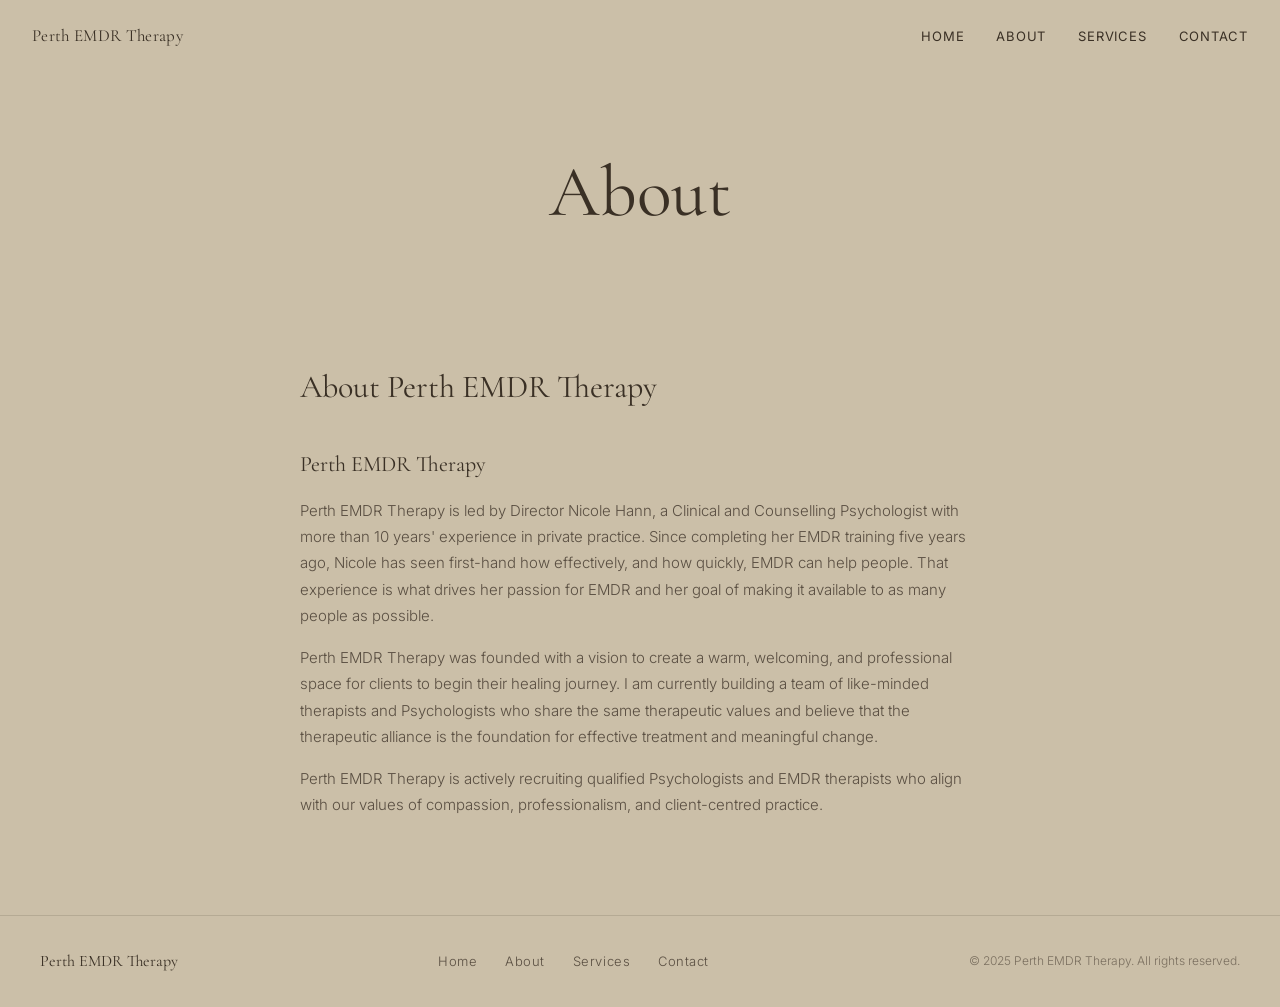
==== commit b683ef08: "About: add director paragraph (preview) Co-authored-by: GolfChariotsMike <GolfChariotsMike@users.nor" ====
--- a/about.html
+++ b/about.html
@@ -44,6 +44,8 @@
       <h2>About Perth EMDR Therapy</h2>
 
       <h3>Perth EMDR Therapy</h3>
+      <p>Perth EMDR Therapy is led by Director Nicole Hann, a Clinical and Counselling Psychologist with more than 10 years' experience in private practice. Since completing her EMDR training five years ago, Nicole has seen first-hand how effectively, and how quickly, EMDR can help people. That experience is what drives her passion for EMDR and her goal of making it available to as many people as possible.</p>
+
       <p>Perth EMDR Therapy was founded with a vision to create a warm, welcoming, and professional space for clients to begin their healing journey. I am currently building a team of like-minded therapists and Psychologists who share the same therapeutic values and believe that the therapeutic alliance is the foundation for effective treatment and meaningful change.</p>
 
       <p>Perth EMDR Therapy is actively recruiting qualified Psychologists and EMDR therapists who align with our values of compassion, professionalism, and client-centred practice.</p>
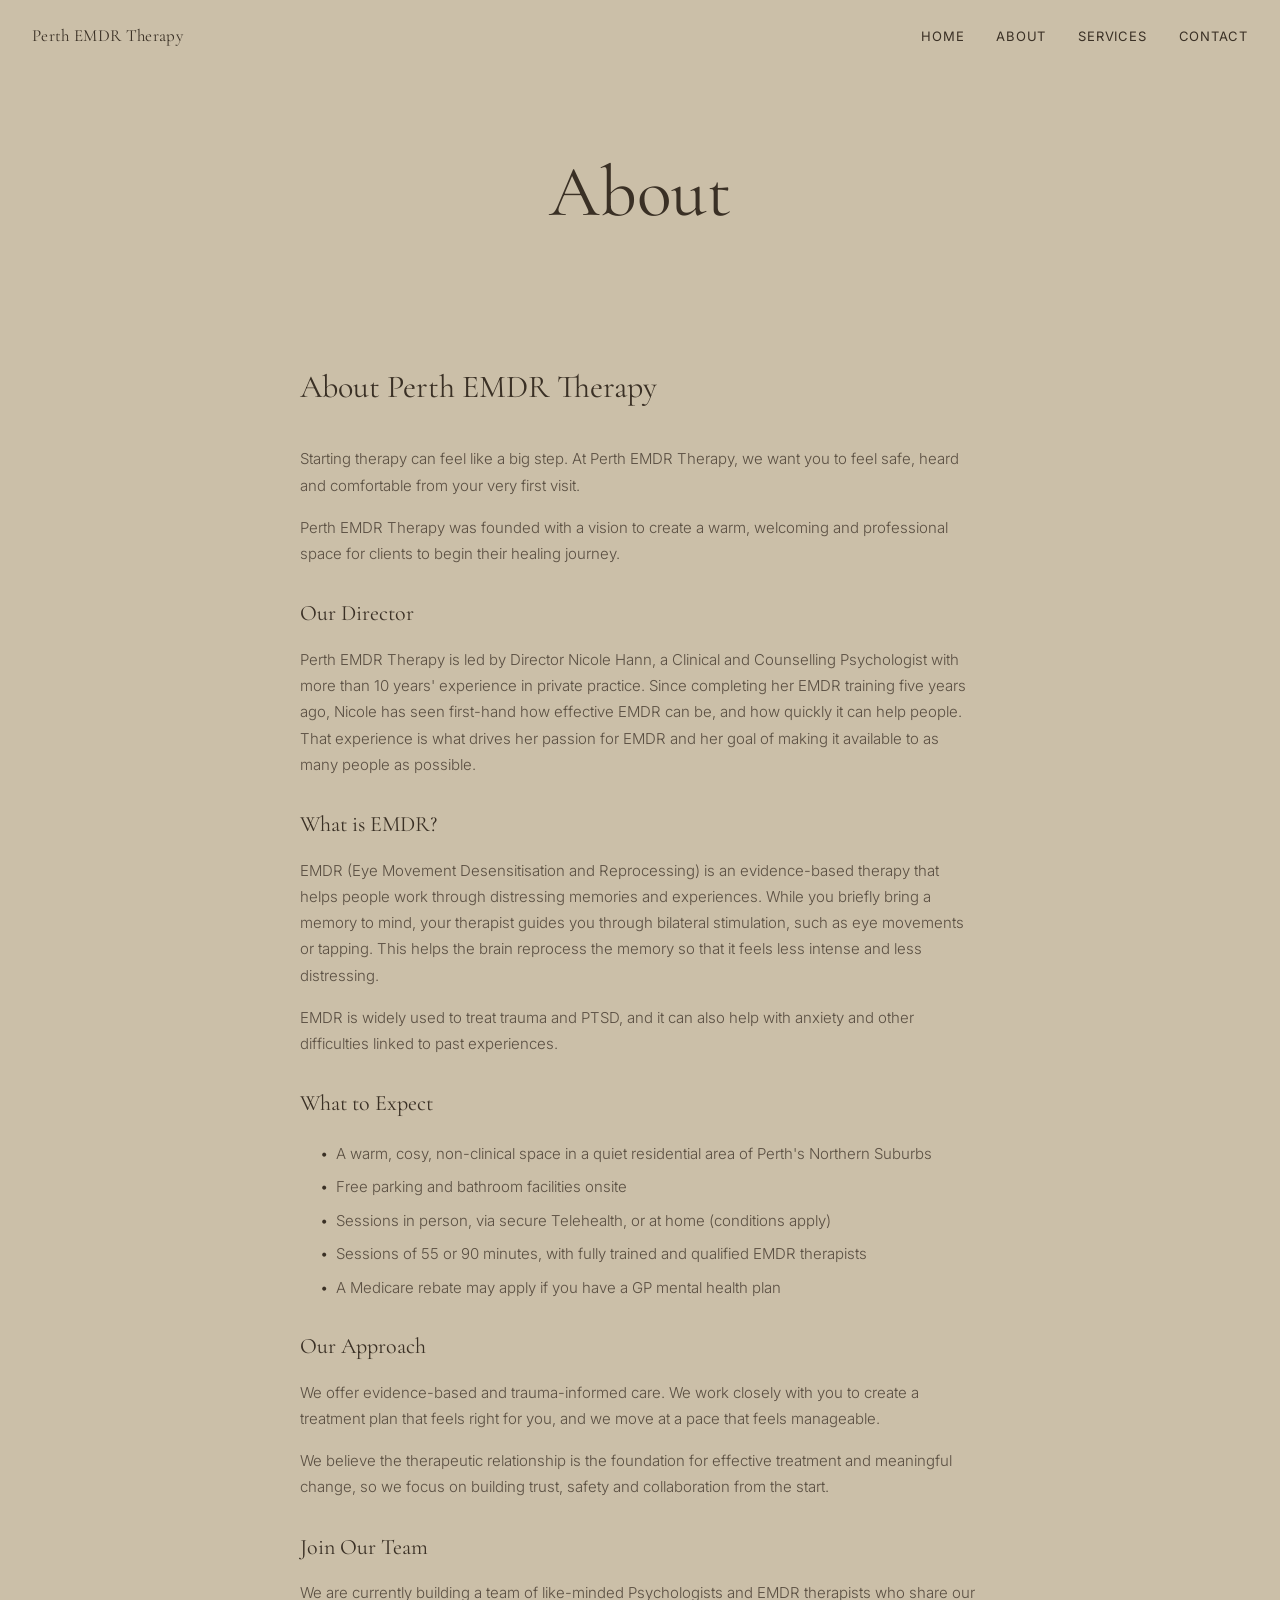
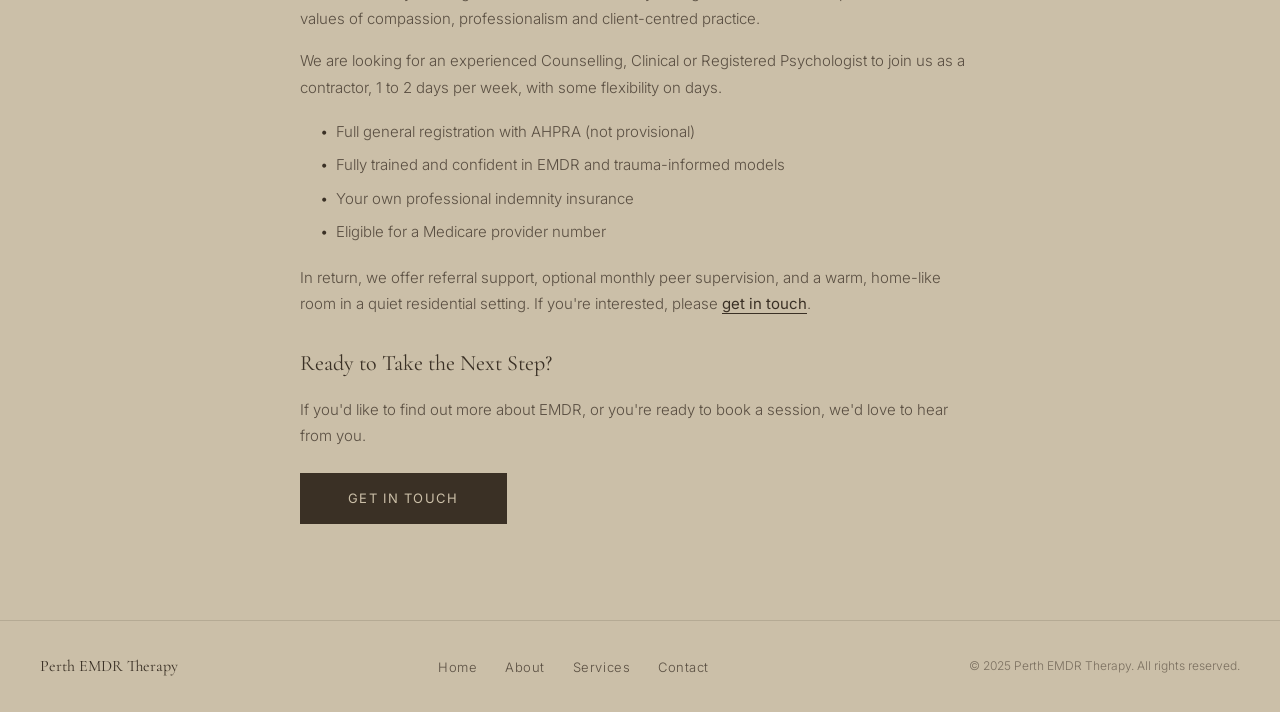
==== commit 087d8a0b: "About page: full build (welcome, director, what is EMDR, what to expect, approach, join our team, CT" ====
--- a/about.html
+++ b/about.html
@@ -43,12 +43,44 @@
     <div class="content-wrapper">
       <h2>About Perth EMDR Therapy</h2>
 
-      <h3>Perth EMDR Therapy</h3>
-      <p>Perth EMDR Therapy is led by Director Nicole Hann, a Clinical and Counselling Psychologist with more than 10 years' experience in private practice. Since completing her EMDR training five years ago, Nicole has seen first-hand how effectively, and how quickly, EMDR can help people. That experience is what drives her passion for EMDR and her goal of making it available to as many people as possible.</p>
+      <p>Starting therapy can feel like a big step. At Perth EMDR Therapy, we want you to feel safe, heard and comfortable from your very first visit.</p>
 
-      <p>Perth EMDR Therapy was founded with a vision to create a warm, welcoming, and professional space for clients to begin their healing journey. I am currently building a team of like-minded therapists and Psychologists who share the same therapeutic values and believe that the therapeutic alliance is the foundation for effective treatment and meaningful change.</p>
+      <p>Perth EMDR Therapy was founded with a vision to create a warm, welcoming and professional space for clients to begin their healing journey.</p>
 
-      <p>Perth EMDR Therapy is actively recruiting qualified Psychologists and EMDR therapists who align with our values of compassion, professionalism, and client-centred practice.</p>
+      <h3>Our Director</h3>
+      <p>Perth EMDR Therapy is led by Director Nicole Hann, a Clinical and Counselling Psychologist with more than 10 years' experience in private practice. Since completing her EMDR training five years ago, Nicole has seen first-hand how effective EMDR can be, and how quickly it can help people. That experience is what drives her passion for EMDR and her goal of making it available to as many people as possible.</p>
+
+      <h3>What is EMDR?</h3>
+      <p>EMDR (Eye Movement Desensitisation and Reprocessing) is an evidence-based therapy that helps people work through distressing memories and experiences. While you briefly bring a memory to mind, your therapist guides you through bilateral stimulation, such as eye movements or tapping. This helps the brain reprocess the memory so that it feels less intense and less distressing.</p>
+      <p>EMDR is widely used to treat trauma and PTSD, and it can also help with anxiety and other difficulties linked to past experiences.</p>
+
+      <h3>What to Expect</h3>
+      <ul class="therapy-list">
+        <li>A warm, cosy, non-clinical space in a quiet residential area of Perth's Northern Suburbs</li>
+        <li>Free parking and bathroom facilities onsite</li>
+        <li>Sessions in person, via secure Telehealth, or at home (conditions apply)</li>
+        <li>Sessions of 55 or 90 minutes, with fully trained and qualified EMDR therapists</li>
+        <li>A Medicare rebate may apply if you have a GP mental health plan</li>
+      </ul>
+
+      <h3>Our Approach</h3>
+      <p>We offer evidence-based and trauma-informed care. We work closely with you to create a treatment plan that feels right for you, and we move at a pace that feels manageable.</p>
+      <p>We believe the therapeutic relationship is the foundation for effective treatment and meaningful change, so we focus on building trust, safety and collaboration from the start.</p>
+
+      <h3>Join Our Team</h3>
+      <p>We are currently building a team of like-minded Psychologists and EMDR therapists who share our values of compassion, professionalism and client-centred practice.</p>
+      <p>We are looking for an experienced Counselling, Clinical or Registered Psychologist to join us as a contractor, 1 to 2 days per week, with some flexibility on days.</p>
+      <ul class="therapy-list">
+        <li>Full general registration with AHPRA (not provisional)</li>
+        <li>Fully trained and confident in EMDR and trauma-informed models</li>
+        <li>Your own professional indemnity insurance</li>
+        <li>Eligible for a Medicare provider number</li>
+      </ul>
+      <p>In return, we offer referral support, optional monthly peer supervision, and a warm, home-like room in a quiet residential setting. If you're interested, please <a href="contact.html">get in touch</a>.</p>
+
+      <h3>Ready to Take the Next Step?</h3>
+      <p>If you'd like to find out more about EMDR, or you're ready to book a session, we'd love to hear from you.</p>
+      <p><a href="contact.html" class="submit-btn about-cta">Get in touch</a></p>
     </div>
   </section>
 
--- a/css/style.css
+++ b/css/style.css
@@ -586,3 +586,11 @@
   .nav { padding: 18px 20px; }
   .nav-menu { padding: 16px 20px 24px; }
 }
+
+/* ---- ABOUT PAGE CTA ---- */
+.page-content a.about-cta {
+  color: var(--bg);
+  border-bottom: none;
+  margin-top: 8px;
+}
+.page-content a.about-cta:hover { opacity: 0.8; }
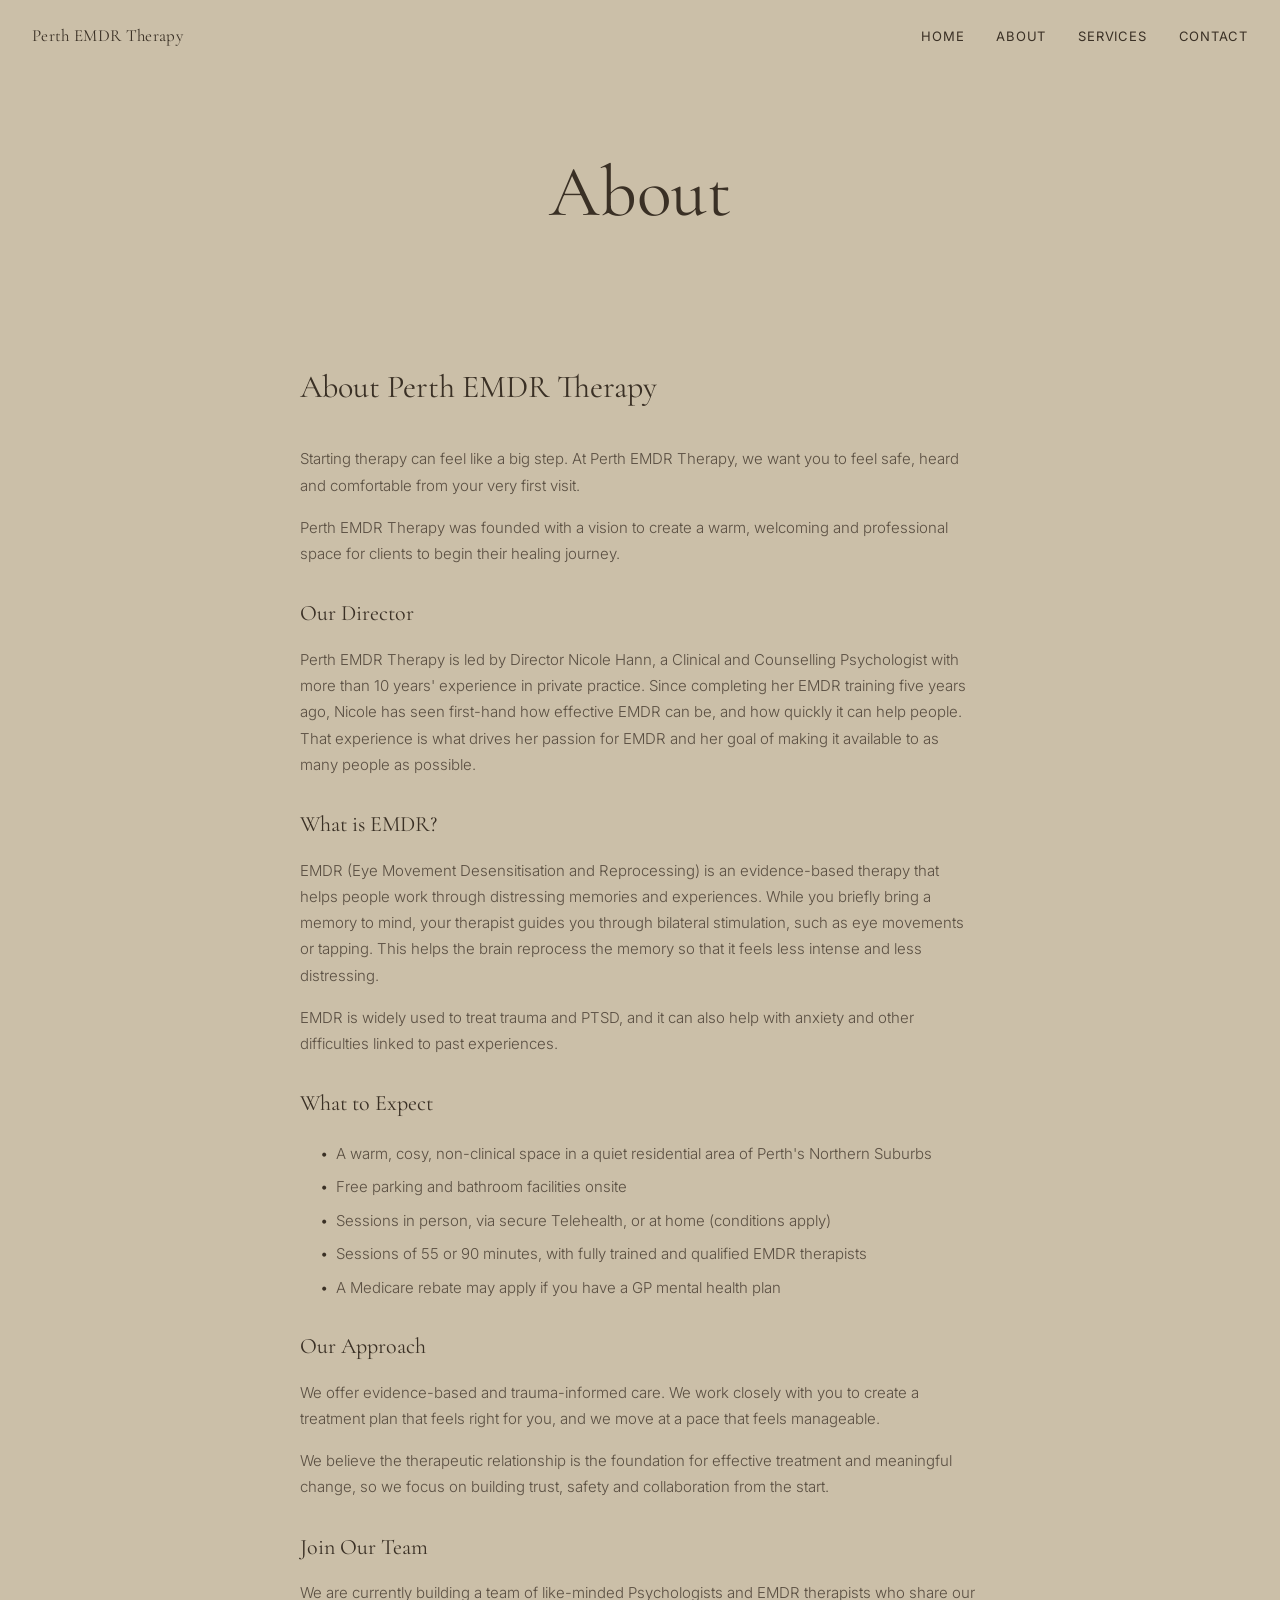
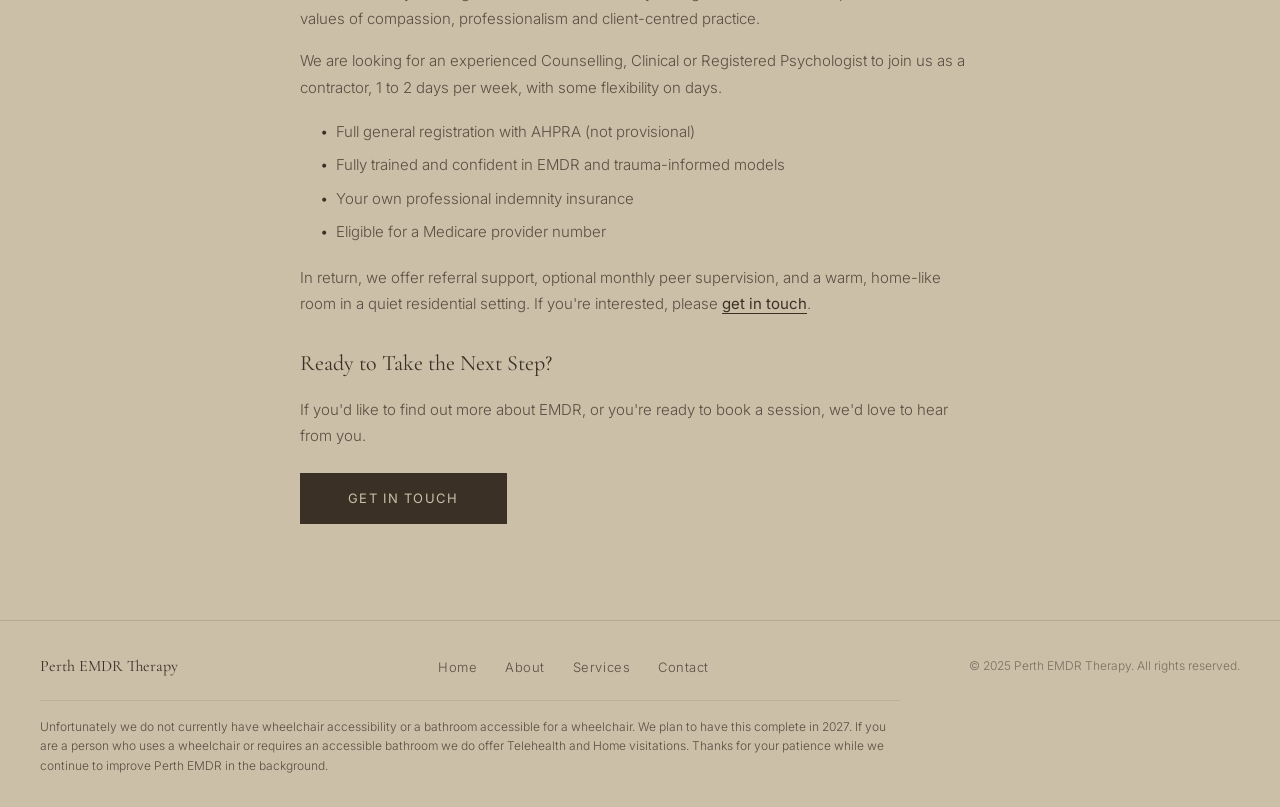
==== commit 3e196cbc: "Add wheelchair accessibility notice to footer on every page Co-authored-by: GolfChariotsMike <GolfCh" ====
--- a/about.html
+++ b/about.html
@@ -96,6 +96,7 @@
       </nav>
       <span class="footer-copy">© 2025 Perth EMDR Therapy. All rights reserved.</span>
     </div>
+    <p class="footer-access">Unfortunately we do not currently have wheelchair accessibility or a bathroom accessible for a wheelchair. We plan to have this complete in 2027. If you are a person who uses a wheelchair or requires an accessible bathroom we do offer Telehealth and Home visitations. Thanks for your patience while we continue to improve Perth EMDR in the background.</p>
   </footer>
 
   <script src="js/main.js"></script>
--- a/css/style.css
+++ b/css/style.css
@@ -531,6 +531,17 @@
   opacity: 0.7;
 }
 
+.footer-access {
+  margin: 20px 0 0;
+  padding-top: 16px;
+  border-top: 1px solid rgba(58,48,37,0.1);
+  font-size: 12px;
+  font-weight: 300;
+  line-height: 1.6;
+  color: var(--text-mid);
+  max-width: 860px;
+}
+
 /* ---- SCROLL REVEAL ---- */
 .reveal {
   opacity: 0;
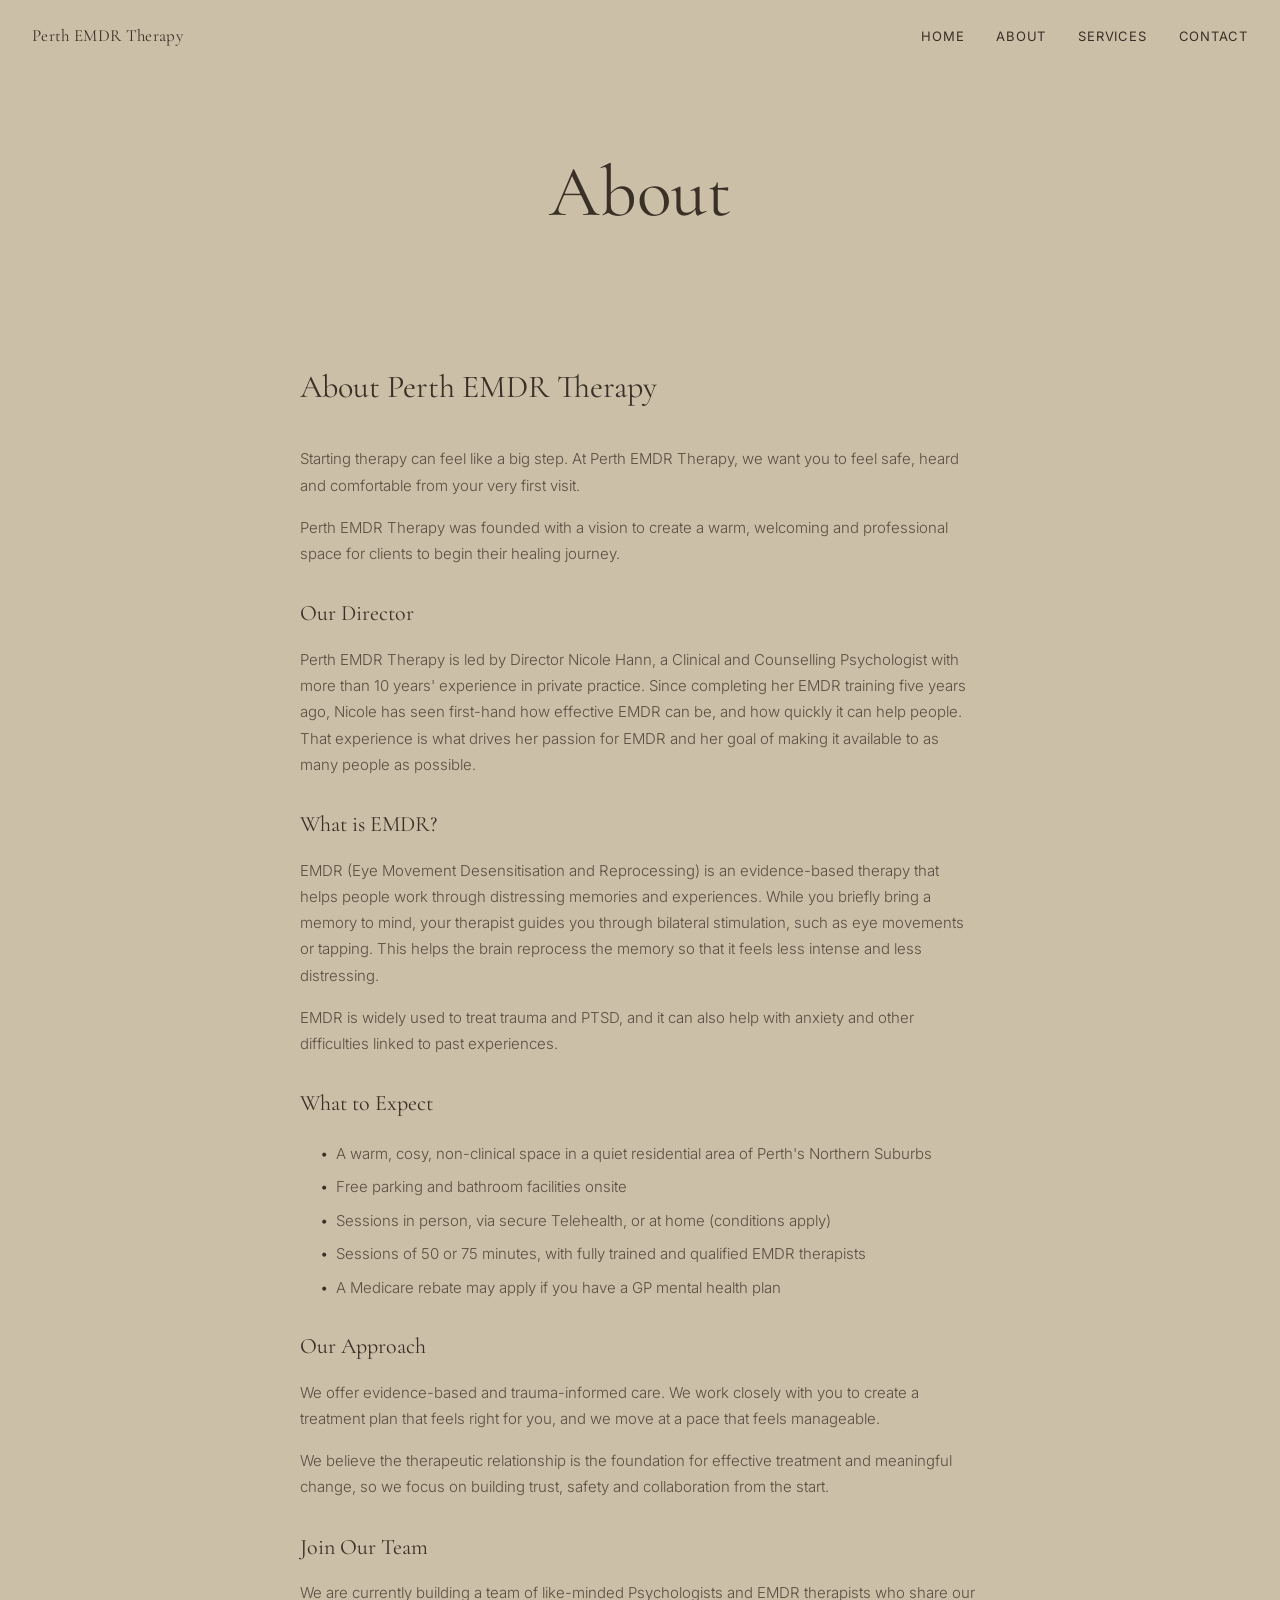
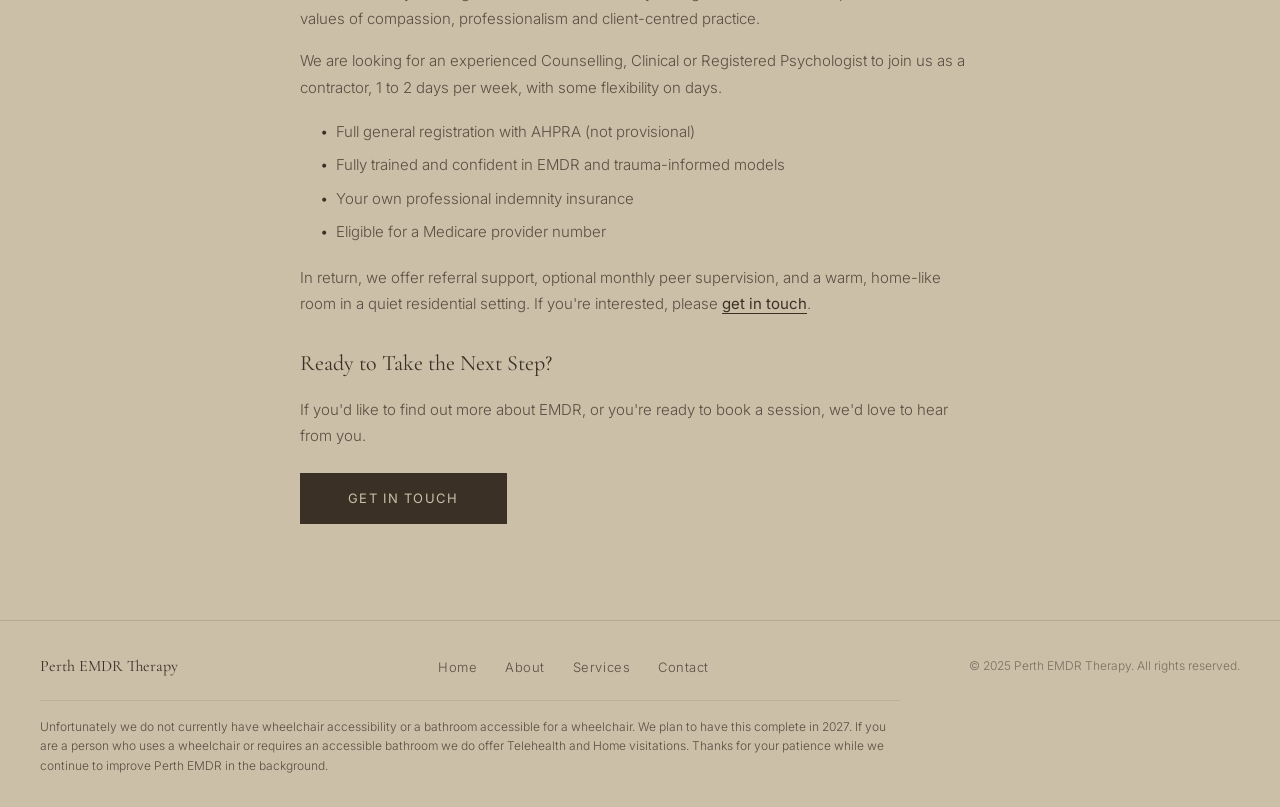
==== commit b4a9c3f9: "Update About page session lengths to 50 and 75 minutes Co-authored-by: GolfChariotsMike <GolfChariot" ====
--- a/about.html
+++ b/about.html
@@ -59,7 +59,7 @@
         <li>A warm, cosy, non-clinical space in a quiet residential area of Perth's Northern Suburbs</li>
         <li>Free parking and bathroom facilities onsite</li>
         <li>Sessions in person, via secure Telehealth, or at home (conditions apply)</li>
-        <li>Sessions of 55 or 90 minutes, with fully trained and qualified EMDR therapists</li>
+        <li>Sessions of 50 or 75 minutes, with fully trained and qualified EMDR therapists</li>
         <li>A Medicare rebate may apply if you have a GP mental health plan</li>
       </ul>
 
